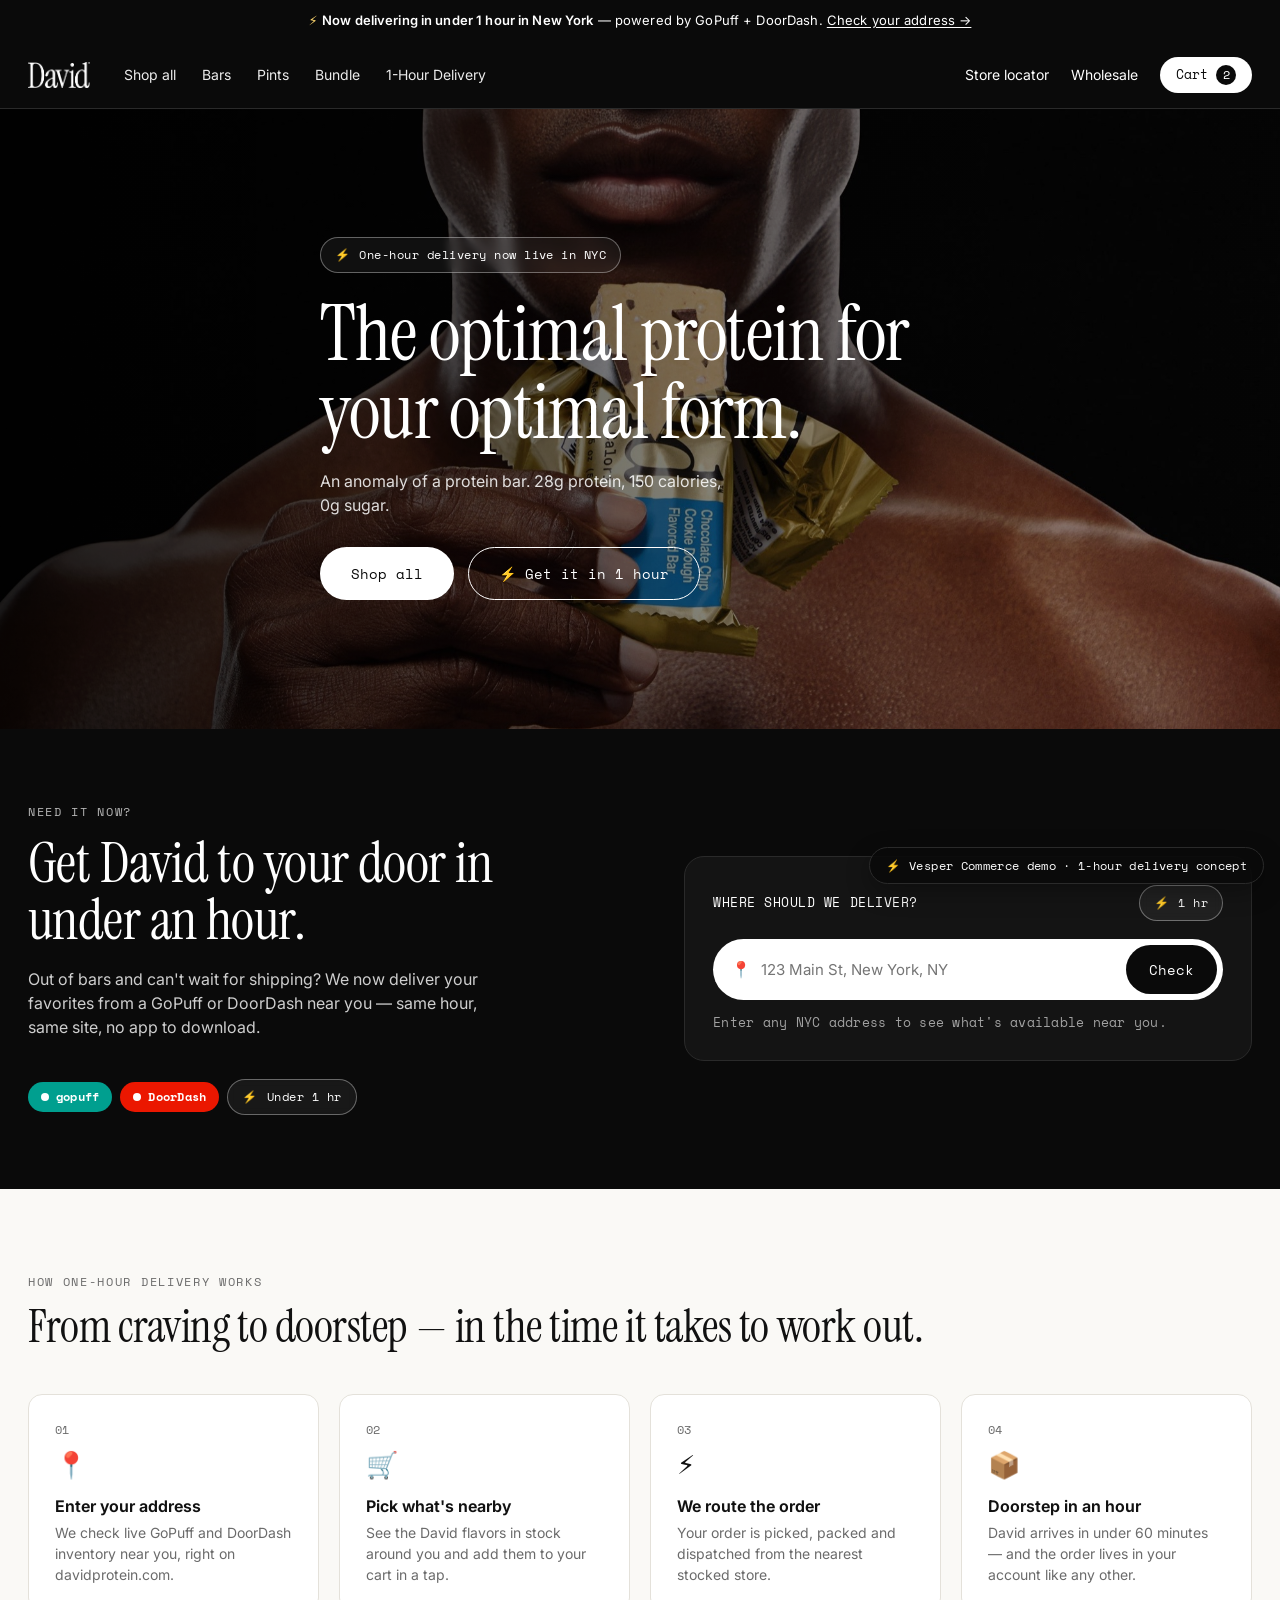
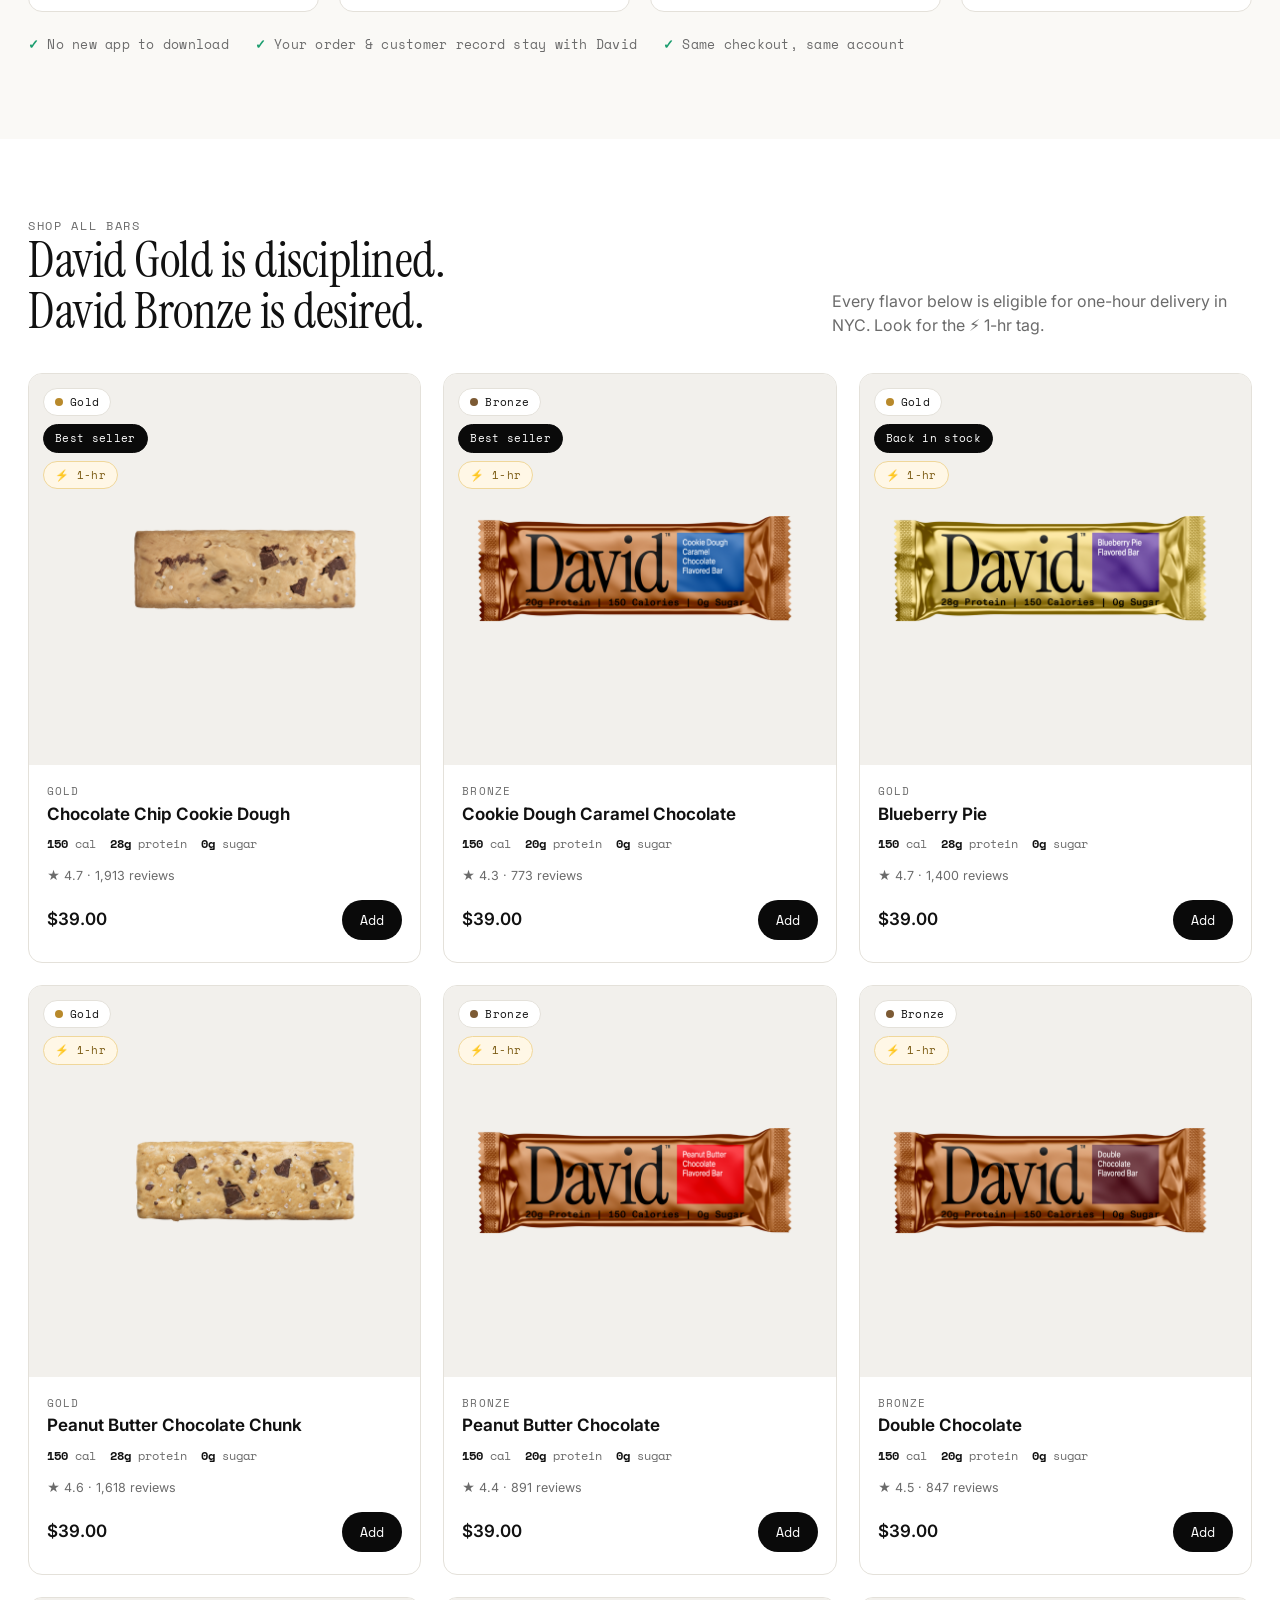
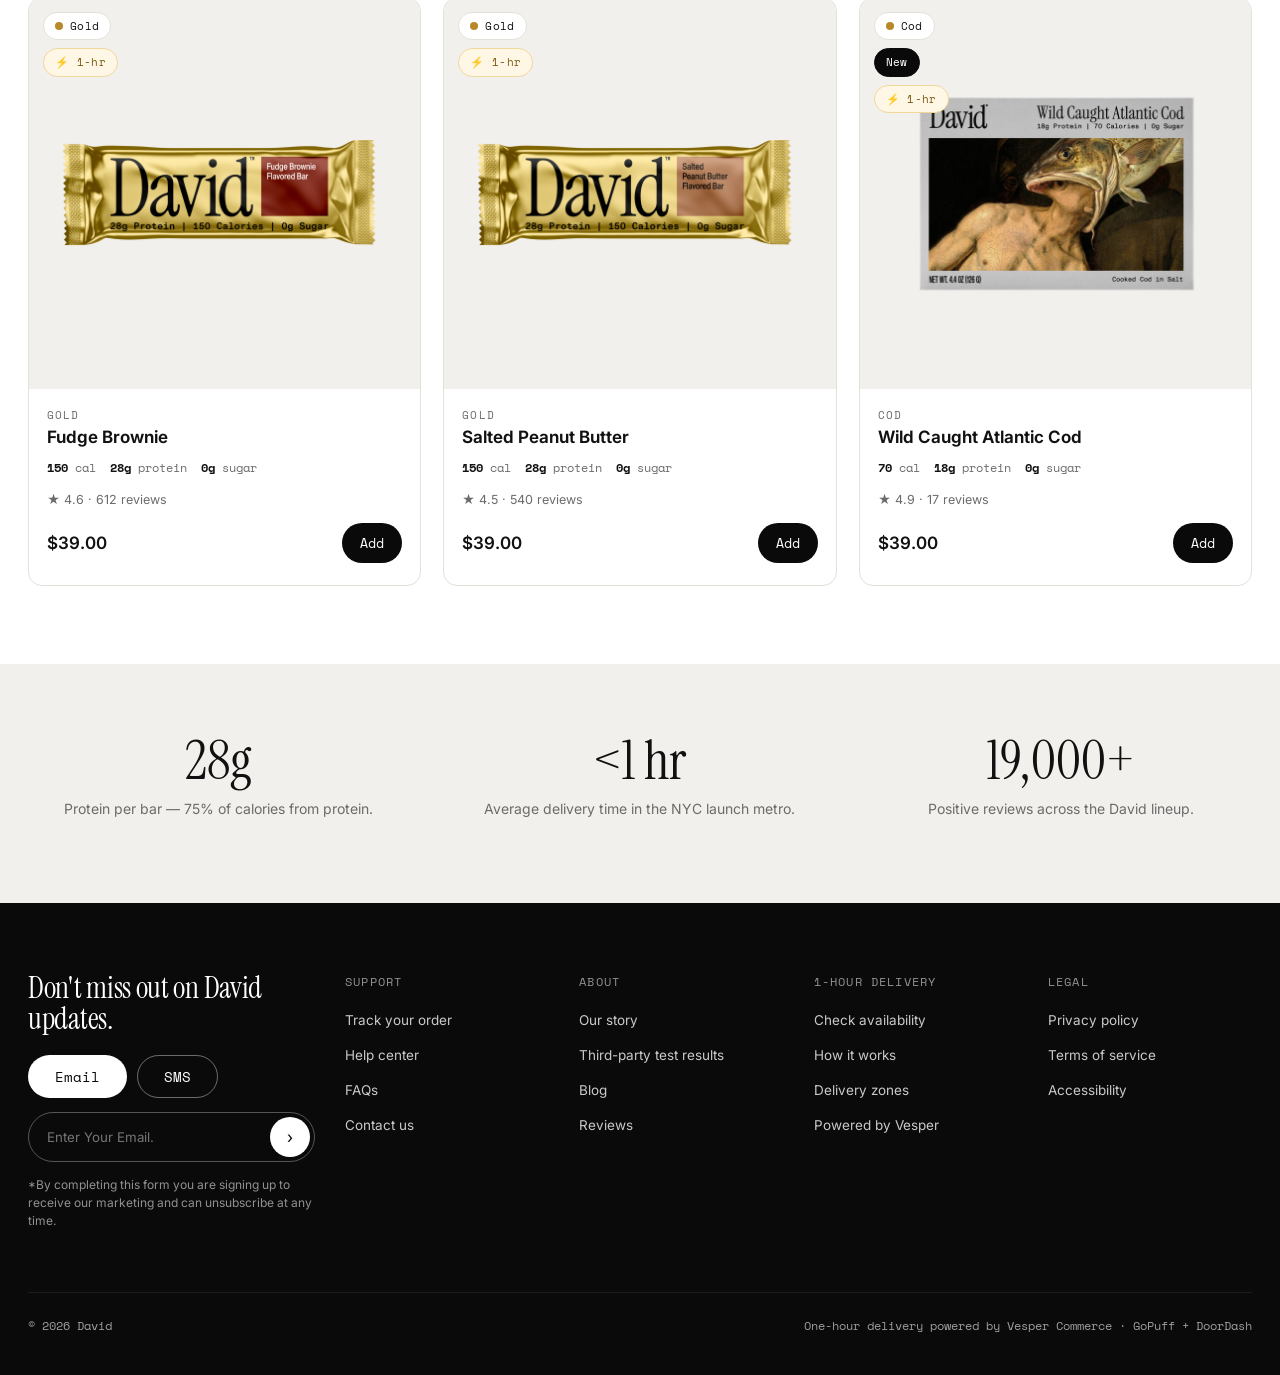
==== index.html @ 4b32ff6b "David Protein x Vesper Commerce 1-hour delivery mockup Sales demo site replicating davidprotein.com " ====
<!doctype html>
<html lang="en">
<head>
<meta charset="utf-8" />
<meta name="viewport" content="width=device-width, initial-scale=1" />
<title>David — The optimal protein for your optimal form</title>
<meta name="description" content="An anomaly of a protein bar. Now with one-hour delivery in New York via GoPuff and DoorDash." />
<link rel="preconnect" href="https://fonts.googleapis.com" />
<link rel="preconnect" href="https://fonts.gstatic.com" crossorigin />
<link href="https://fonts.googleapis.com/css2?family=Instrument+Serif:ital@0;1&family=Inter:wght@400;500;600;700&family=Space+Mono:wght@400;700&display=swap" rel="stylesheet" />
<link rel="stylesheet" href="styles.css" />
<link rel="icon" href="assets/logo-black.png" />
</head>
<body>

<!-- Announcement -->
<div class="announce">
  <span class="bolt">⚡</span> <b>Now delivering in under 1 hour in New York</b> — powered by GoPuff + DoorDash. <a href="#onehour">Check your address →</a>
</div>

<!-- Header -->
<header class="header">
  <nav class="nav">
    <a class="brand" href="index.html"><img src="assets/logo-white.png" alt="David" /></a>
    <div class="nav-links">
      <a href="#shop">Shop all</a>
      <a href="#shop">Bars</a>
      <a href="#shop">Pints</a>
      <a href="#shop">Bundle</a>
      <a href="#onehour">1-Hour Delivery</a>
    </div>
    <div class="nav-right">
      <a class="hide-sm" href="#">Store locator</a>
      <a class="hide-sm" href="#">Wholesale</a>
      <a href="checkout.html" class="cart-pill">Cart <span class="cart-count" id="cartCount">2</span></a>
    </div>
  </nav>
</header>

<!-- Hero -->
<section class="hero">
  <div class="hero-media" style="background-image:url('assets/lifestyle1.jpg')"></div>
  <div class="wrap hero-inner">
    <div class="delivery-badge" style="margin-bottom:22px"><span class="bolt">⚡</span> One-hour delivery now live in NYC</div>
    <h1 class="serif">The optimal protein for your optimal form.</h1>
    <p class="sub">An anomaly of a protein bar. 28g protein, 150 calories, 0g sugar.</p>
    <div class="hero-cta">
      <a href="#shop" class="btn btn-white">Shop all</a>
      <a href="#onehour" class="btn btn-outline" style="color:#fff">⚡ Get it in 1 hour</a>
    </div>
  </div>
</section>

<!-- ===== SIGNATURE 1-HOUR DELIVERY BAND ===== -->
<section class="delivery-band" id="onehour">
  <div class="wrap grid">
    <div>
      <div class="eyebrow" style="color:rgba(255,255,255,.7)">Need it now?</div>
      <h2 class="serif" style="margin-top:14px">Get David to your door in under an hour.</h2>
      <p class="lede">Out of bars and can't wait for shipping? We now deliver your favorites from a GoPuff or DoorDash near you — same hour, same site, no app to download.</p>
      <div class="retailer-chips" style="margin-top:24px">
        <span class="chip gopuff"><span class="dot"></span> gopuff</span>
        <span class="chip doordash"><span class="dot"></span> DoorDash</span>
        <span class="delivery-badge"><span class="bolt">⚡</span> Under 1 hr</span>
      </div>
    </div>

    <div class="addr-card">
      <div class="row-top">
        <div style="font-family:var(--mono);font-size:13px;letter-spacing:.04em">WHERE SHOULD WE DELIVER?</div>
        <div class="delivery-badge"><span class="bolt">⚡</span> 1 hr</div>
      </div>
      <div class="addr-field">
        <span aria-hidden="true">📍</span>
        <input id="addrInput" type="text" placeholder="123 Main St, New York, NY" />
        <button class="btn btn-dark" onclick="checkAvailability()">Check</button>
      </div>
      <div class="addr-note">Enter any NYC address to see what's available near you.</div>

      <div class="avail-result" id="availResult">
        <div class="avail-head"><span>✓</span> Available near you — delivered in under 1 hour</div>
        <div class="mini-prod">
          <img src="assets/bar-cccd.png" alt="" />
          <div class="info"><div class="name">Gold · Chocolate Chip Cookie Dough</div><div class="meta">4-bar pack · $13.99</div></div>
          <button class="mini-add" onclick="addToCart()">Add</button>
        </div>
        <div class="mini-prod">
          <img src="assets/bar-bronze-cd.png" alt="" />
          <div class="info"><div class="name">Bronze · Cookie Dough Caramel</div><div class="meta">4-bar pack · $13.99</div></div>
          <button class="mini-add" onclick="addToCart()">Add</button>
        </div>
        <div class="mini-prod">
          <img src="assets/bar-cccd.png" alt="" />
          <div class="info"><div class="name">Gold · Single bar <span style="opacity:.6">(trial)</span></div><div class="meta">Single · $3.49</div></div>
          <button class="mini-add" onclick="addToCart()">Add</button>
        </div>
        <a href="checkout.html" class="btn btn-white btn-block" style="margin-top:16px">View cart · check out →</a>
      </div>
    </div>
  </div>
</section>

<!-- How it works -->
<section class="how">
  <div class="wrap">
    <div class="eyebrow">How one-hour delivery works</div>
    <h2 class="serif" style="font-size:clamp(30px,3.6vw,46px);margin-top:12px">From craving to doorstep — in the time it takes to work out.</h2>
    <div class="steps">
      <div class="step"><div class="num">01</div><div class="icon">📍</div><h3>Enter your address</h3><p>We check live GoPuff and DoorDash inventory near you, right on davidprotein.com.</p></div>
      <div class="step"><div class="num">02</div><div class="icon">🛒</div><h3>Pick what's nearby</h3><p>See the David flavors in stock around you and add them to your cart in a tap.</p></div>
      <div class="step"><div class="num">03</div><div class="icon">⚡</div><h3>We route the order</h3><p>Your order is picked, packed and dispatched from the nearest stocked store.</p></div>
      <div class="step"><div class="num">04</div><div class="icon">📦</div><h3>Doorstep in an hour</h3><p>David arrives in under 60 minutes — and the order lives in your account like any other.</p></div>
    </div>
    <div class="assurance">
      <span><span class="tick">✓</span> No new app to download</span>
      <span><span class="tick">✓</span> Your order &amp; customer record stay with David</span>
      <span><span class="tick">✓</span> Same checkout, same account</span>
    </div>
  </div>
</section>

<!-- Product grid -->
<section class="section" id="shop">
  <div class="wrap">
    <div class="section-head">
      <div>
        <div class="eyebrow">Shop all bars</div>
        <h2 class="serif">David Gold is disciplined.<br/>David Bronze is desired.</h2>
      </div>
      <p>Every flavor below is eligible for one-hour delivery in NYC. Look for the <span style="white-space:nowrap">⚡ 1-hr</span> tag.</p>
    </div>

    <div class="prod-grid" id="prodGrid">
      <!-- cards injected by app.js -->
    </div>
  </div>
</section>

<!-- Value strip -->
<section class="value-strip">
  <div class="wrap value-grid">
    <div><div class="big">28g</div><p>Protein per bar — 75% of calories from protein.</p></div>
    <div><div class="big">&lt;1 hr</div><p>Average delivery time in the NYC launch metro.</p></div>
    <div><div class="big">19,000+</div><p>Positive reviews across the David lineup.</p></div>
  </div>
</section>

<!-- Footer -->
<footer class="footer">
  <div class="wrap">
    <div class="top">
      <div class="updates">
        <h3 class="serif">Don't miss out on David updates.</h3>
        <div class="toggle">
          <button class="btn btn-white">Email</button>
          <button class="btn btn-outline" style="color:#fff">SMS</button>
        </div>
        <div class="subscribe"><input placeholder="Enter Your Email." /><button>›</button></div>
        <p style="font-size:12px;opacity:.55;margin-top:14px;max-width:320px">*By completing this form you are signing up to receive our marketing and can unsubscribe at any time.</p>
      </div>
      <div><div class="colhead">Support</div><ul><li><a href="#">Track your order</a></li><li><a href="#">Help center</a></li><li><a href="#">FAQs</a></li><li><a href="#">Contact us</a></li></ul></div>
      <div><div class="colhead">About</div><ul><li><a href="#">Our story</a></li><li><a href="#">Third-party test results</a></li><li><a href="#">Blog</a></li><li><a href="#">Reviews</a></li></ul></div>
      <div><div class="colhead">1-Hour Delivery</div><ul><li><a href="#onehour">Check availability</a></li><li><a href="#onehour">How it works</a></li><li><a href="#">Delivery zones</a></li><li><a href="#">Powered by Vesper</a></li></ul></div>
      <div><div class="colhead">Legal</div><ul><li><a href="#">Privacy policy</a></li><li><a href="#">Terms of service</a></li><li><a href="#">Accessibility</a></li></ul></div>
    </div>
    <div class="base"><span>© 2026 David</span><span>One-hour delivery powered by Vesper Commerce · GoPuff + DoorDash</span></div>
  </div>
</footer>

<div class="demo-ribbon"><span class="bolt">⚡</span> Vesper Commerce demo · 1-hour delivery concept</div>

<script src="app.js"></script>
</body>
</html>
---- styles.css ----
/* ============================================================
   David Protein × Vesper Commerce — 1-Hour Delivery Mockup
   Design system replicating davidprotein.com
   Fonts: Instrument Serif (display) + Inter (body/Suisse substitute)
   ============================================================ */

:root {
  --black: #0a0a0a;
  --ink: #111111;
  --white: #ffffff;
  --offwhite: #f2f0ec;      /* product panel bg */
  --paper: #faf9f6;
  --line: #e4e1da;
  --line-dark: #2a2a2a;
  --gray: #6b6b6b;
  --gray-2: #8a8a8a;
  --gold: #b8892b;          /* David Gold accent dot */
  --gopuff: #009f8f;        /* GoPuff teal */
  --doordash: #eb1700;      /* DoorDash red */
  --radius-pill: 999px;
  --radius: 14px;
  --serif: "Instrument Serif", Georgia, "Times New Roman", serif;
  --sans: "Inter", -apple-system, "Suisse Intl", system-ui, sans-serif;
  --mono: "Space Mono", ui-monospace, "SFMono-Regular", monospace;
  --maxw: 1280px;
}

* { box-sizing: border-box; }

html { scroll-behavior: smooth; }

body {
  margin: 0;
  font-family: var(--sans);
  color: var(--ink);
  background: var(--white);
  -webkit-font-smoothing: antialiased;
  line-height: 1.5;
}

img { max-width: 100%; display: block; }
a { color: inherit; text-decoration: none; }
button { font-family: inherit; cursor: pointer; }

h1, h2, h3, .serif {
  font-family: var(--serif);
  font-weight: 400;
  letter-spacing: -0.01em;
  line-height: 1.02;
  margin: 0;
}

.wrap { max-width: var(--maxw); margin: 0 auto; padding: 0 28px; }

/* ---------- Announcement bar ---------- */
.announce {
  background: var(--black);
  color: var(--white);
  font-size: 13px;
  letter-spacing: 0.01em;
  text-align: center;
  padding: 11px 16px;
  position: relative;
  z-index: 60;
}
.announce b { font-weight: 600; }
.announce .bolt { color: #ffd76e; }
.announce a { text-decoration: underline; text-underline-offset: 2px; }

/* ---------- Header / nav ---------- */
.header {
  background: var(--black);
  color: var(--white);
  position: sticky;
  top: 0;
  z-index: 50;
  border-bottom: 1px solid var(--line-dark);
}
.header.light {
  background: var(--white);
  color: var(--ink);
  border-bottom: 1px solid var(--line);
}
.nav {
  display: flex;
  align-items: center;
  gap: 34px;
  height: 66px;
  max-width: var(--maxw);
  margin: 0 auto;
  padding: 0 28px;
}
.brand img { height: 26px; width: auto; }
.nav-links { display: flex; gap: 26px; font-size: 14px; }
.nav-links a { opacity: 0.92; }
.nav-links a:hover { opacity: 1; }
.nav-right { margin-left: auto; display: flex; align-items: center; gap: 22px; font-size: 14px; }
.nav-right .ico { width: 20px; height: 20px; opacity: 0.9; }
.cart-pill {
  background: var(--white);
  color: var(--black);
  border-radius: var(--radius-pill);
  padding: 8px 16px;
  font-family: var(--mono);
  font-size: 13px;
  display: inline-flex;
  gap: 8px;
  align-items: center;
  border: none;
}
.header.light .cart-pill { background: var(--black); color: var(--white); }
.cart-count {
  background: var(--black); color: var(--white);
  border-radius: var(--radius-pill);
  min-width: 20px; height: 20px; padding: 0 5px;
  display: inline-flex; align-items: center; justify-content: center;
  font-size: 12px;
}
.header.light .cart-count { background: var(--white); color: var(--black); }

/* ---------- Buttons ---------- */
.btn {
  display: inline-flex; align-items: center; justify-content: center; gap: 10px;
  font-family: var(--mono);
  font-size: 14px;
  border-radius: var(--radius-pill);
  padding: 15px 30px;
  border: 1px solid transparent;
  transition: transform .08s ease, opacity .15s ease, background .15s ease;
  white-space: nowrap;
}
.btn:active { transform: translateY(1px); }
.btn-white { background: var(--white); color: var(--black); }
.btn-white:hover { opacity: .88; }
.btn-dark { background: var(--black); color: var(--white); }
.btn-dark:hover { opacity: .9; }
.btn-outline { background: transparent; border-color: currentColor; }
.btn-block { width: 100%; }
.btn-lg { padding: 18px 34px; font-size: 15px; }

/* ---------- Hero ---------- */
.hero {
  position: relative;
  background: var(--black);
  color: var(--white);
  min-height: 620px;
  display: flex;
  align-items: center;
  overflow: hidden;
}
.hero-media {
  position: absolute; inset: 0;
  background-size: cover;
  background-position: center;
  opacity: 0.92;
}
.hero-media::after {
  content: "";
  position: absolute; inset: 0;
  background: linear-gradient(90deg, rgba(0,0,0,.85) 0%, rgba(0,0,0,.55) 40%, rgba(0,0,0,.15) 100%);
}
.hero-inner { position: relative; z-index: 2; padding: 60px 0; }
.hero h1 { font-size: clamp(46px, 6vw, 82px); max-width: 640px; }
.hero .sub { margin-top: 18px; font-size: 16px; opacity: .85; max-width: 420px; }
.hero-cta { margin-top: 30px; display: flex; gap: 14px; flex-wrap: wrap; }

/* eyebrow / labels */
.eyebrow {
  font-family: var(--mono);
  font-size: 12px;
  letter-spacing: 0.14em;
  text-transform: uppercase;
  color: var(--gray);
}
.hero .eyebrow { color: rgba(255,255,255,.7); }

/* ---------- 1-hour delivery pieces ---------- */
.delivery-badge {
  display: inline-flex; align-items: center; gap: 9px;
  font-family: var(--mono);
  font-size: 12px;
  letter-spacing: 0.04em;
  padding: 8px 14px;
  border-radius: var(--radius-pill);
  border: 1px solid rgba(255,255,255,.35);
  background: rgba(255,255,255,.06);
  backdrop-filter: blur(4px);
}
.delivery-badge .bolt { color: #ffd76e; }
.header.light .delivery-badge, .on-light .delivery-badge {
  border-color: var(--line); background: var(--paper); color: var(--ink);
}

.retailer-chips { display: inline-flex; gap: 8px; align-items: center; }
.chip {
  display: inline-flex; align-items: center; gap: 7px;
  font-family: var(--mono); font-size: 12px; font-weight: 700;
  border-radius: var(--radius-pill);
  padding: 6px 13px;
  color: var(--white);
  letter-spacing: 0.02em;
}
.chip .dot { width: 8px; height: 8px; border-radius: 50%; background: var(--white); }
.chip.gopuff { background: var(--gopuff); }
.chip.doordash { background: var(--doordash); }
.chip-outline {
  background: transparent; color: inherit;
  border: 1px solid rgba(128,128,128,.4);
}

/* The signature 1-hour delivery band */
.delivery-band {
  background: var(--black);
  color: var(--white);
  padding: 74px 0;
}
.delivery-band .grid {
  display: grid; grid-template-columns: 1.05fr 1fr; gap: 60px; align-items: center;
}
.delivery-band h2 { font-size: clamp(34px, 4.4vw, 56px); max-width: 520px; }
.delivery-band .lede { margin-top: 18px; font-size: 16px; opacity: .8; max-width: 460px; }

.addr-card {
  background: #141414;
  border: 1px solid var(--line-dark);
  border-radius: 20px;
  padding: 28px;
}
.addr-card .row-top {
  display: flex; align-items: center; justify-content: space-between; margin-bottom: 18px;
}
.addr-field {
  display: flex; gap: 10px; align-items: center;
  background: var(--white); color: var(--ink);
  border-radius: var(--radius-pill);
  padding: 6px 6px 6px 18px;
}
.addr-field input {
  border: 0; outline: 0; flex: 1; font-family: var(--sans); font-size: 15px; background: transparent;
  padding: 12px 0;
}
.addr-field .btn { padding: 13px 22px; }
.addr-note { margin-top: 14px; font-size: 12.5px; opacity: .6; font-family: var(--mono); letter-spacing: .02em; }

/* availability result (hidden until "check") */
.avail-result { display: none; margin-top: 22px; }
.avail-result.show { display: block; animation: fade .3s ease; }
@keyframes fade { from { opacity: 0; transform: translateY(6px);} to {opacity:1; transform:none;} }
.avail-head {
  display: flex; align-items: center; gap: 10px;
  font-family: var(--mono); font-size: 13px; letter-spacing: .04em;
  color: #7ee0c0; margin-bottom: 14px;
}
.mini-prod {
  display: flex; align-items: center; gap: 14px;
  padding: 12px 0; border-top: 1px solid var(--line-dark);
}
.mini-prod img { width: 52px; height: 52px; object-fit: contain; background: #1e1e1e; border-radius: 10px; padding: 4px; }
.mini-prod .info { flex: 1; }
.mini-prod .info .name { font-size: 14px; font-weight: 600; }
.mini-prod .info .meta { font-size: 12px; opacity: .6; }
.mini-add {
  background: var(--white); color: var(--black); border: 0;
  border-radius: var(--radius-pill); padding: 8px 16px;
  font-family: var(--mono); font-size: 12px;
}

/* ---------- How it works ---------- */
.how { padding: 84px 0; background: var(--paper); }
.how .steps { display: grid; grid-template-columns: repeat(4, 1fr); gap: 20px; margin-top: 44px; }
.step {
  background: var(--white); border: 1px solid var(--line);
  border-radius: var(--radius); padding: 26px;
}
.step .num { font-family: var(--mono); font-size: 12px; color: var(--gray); }
.step .icon { font-size: 26px; margin: 6px 0 14px; }
.step h3 { font-family: var(--sans); font-weight: 650; font-size: 16px; letter-spacing: 0; }
.step p { color: var(--gray); font-size: 14px; margin: 8px 0 0; }
.how .assurance {
  margin-top: 24px; display: flex; gap: 26px; flex-wrap: wrap;
  font-family: var(--mono); font-size: 12.5px; color: var(--gray); letter-spacing: .02em;
}
.how .assurance span { display: inline-flex; gap: 8px; align-items: center; }
.tick { color: #1a9d6e; font-weight: 700; }

/* ---------- Section heading ---------- */
.section { padding: 78px 0; }
.section-head { display: flex; align-items: flex-end; justify-content: space-between; gap: 20px; margin-bottom: 36px; }
.section-head h2 { font-size: clamp(32px, 4vw, 50px); }
.section-head p { color: var(--gray); max-width: 420px; margin: 8px 0 0; }

/* ---------- Product grid ---------- */
.prod-grid { display: grid; grid-template-columns: repeat(3, 1fr); gap: 22px; }
.card {
  border: 1px solid var(--line); border-radius: var(--radius);
  overflow: hidden; background: var(--white);
  transition: box-shadow .2s ease, transform .2s ease;
  display: flex; flex-direction: column;
}
.card:hover { box-shadow: 0 12px 30px rgba(0,0,0,.08); transform: translateY(-3px); }
.card .thumb {
  position: relative; background: var(--offwhite);
  aspect-ratio: 1/1; display: flex; align-items: center; justify-content: center; padding: 22px;
}
.card .thumb img { max-height: 100%; object-fit: contain; }
.card .badges { position: absolute; top: 14px; left: 14px; display: flex; flex-direction: column; gap: 8px; align-items: flex-start; }
.tag {
  font-family: var(--mono); font-size: 11px; letter-spacing: .03em;
  padding: 5px 11px; border-radius: var(--radius-pill); background: var(--white); border: 1px solid var(--line);
}
.tag.line { display: inline-flex; gap: 7px; align-items: center; }
.tag.line .dot { width: 8px; height: 8px; border-radius: 50%; }
.tag.gold .dot { background: var(--gold); }
.tag.bronze .dot { background: #7c5a34; }
.tag.status { background: var(--black); color: var(--white); border-color: var(--black); }
.tag.onehr { background: #fff7e6; border-color: #f0d79a; color: #7a5a12; }
.card .body { padding: 18px 18px 22px; display: flex; flex-direction: column; flex: 1; }
.card .line-label { font-family: var(--mono); font-size: 11px; letter-spacing: .1em; text-transform: uppercase; color: var(--gray); }
.card h3 { font-family: var(--sans); font-weight: 650; font-size: 17px; letter-spacing: 0; margin: 6px 0 0; }
.card .stats { display: flex; gap: 14px; margin: 12px 0; font-size: 12px; color: var(--gray); font-family: var(--mono); }
.card .stats b { color: var(--ink); font-weight: 700; }
.card .rating { font-size: 12.5px; color: var(--gray); margin-top: 2px; }
.card .foot { margin-top: auto; display: flex; align-items: center; justify-content: space-between; padding-top: 14px; }
.card .price { font-size: 17px; font-weight: 600; }
.card .add { font-family: var(--mono); font-size: 13px; padding: 10px 18px; border-radius: var(--radius-pill); background: var(--black); color: var(--white); border: 0; }

/* ---------- Value / comparison strip ---------- */
.value-strip { background: var(--offwhite); padding: 70px 0; }
.value-grid { display: grid; grid-template-columns: repeat(3, 1fr); gap: 40px; text-align: center; }
.value-grid .big { font-family: var(--serif); font-size: 54px; line-height: 1; }
.value-grid p { color: var(--gray); margin-top: 10px; font-size: 14px; }

/* ---------- Product detail page ---------- */
.pdp { display: grid; grid-template-columns: 1.15fr 1fr; gap: 56px; padding: 44px 0 70px; }
.pdp-media .main {
  background: var(--offwhite); border-radius: var(--radius);
  aspect-ratio: 4/3; display: flex; align-items: center; justify-content: center; padding: 40px;
  position: relative;
}
.pdp-media .main img { max-height: 100%; object-fit: contain; }
.pdp-media .line-flag {
  position: absolute; top: 18px; left: 18px;
  font-family: var(--mono); font-size: 12px; padding: 6px 13px; border-radius: var(--radius-pill);
  background: var(--white); display: inline-flex; gap: 8px; align-items: center;
}
.pdp-media .thumbs { display: grid; grid-template-columns: repeat(3, 1fr); gap: 14px; margin-top: 14px; }
.pdp-media .thumbs div { background: var(--black); border-radius: var(--radius); aspect-ratio: 1/1; display:flex;align-items:center;justify-content:center; overflow:hidden;}
.pdp-media .thumbs img { max-height: 78%; object-fit: contain; }

.pdp-info h1 { font-size: clamp(34px, 4vw, 48px); }
.pdp-info .desc { color: var(--gray); margin: 14px 0 0; font-size: 15px; max-width: 440px; }
.price-line { display: flex; align-items: center; gap: 14px; margin: 22px 0; font-size: 15px; }
.price-line .p { font-size: 22px; font-weight: 650; }
.price-line .sep { color: var(--line); }
.price-line .muted { color: var(--gray); }

/* purchase mode toggle */
.buy-modes { display: grid; grid-template-columns: 1fr 1fr 1fr; gap: 0; border: 1px solid var(--line); border-radius: var(--radius-pill); overflow: hidden; margin-bottom: 8px; }
.buy-mode {
  padding: 14px 10px; text-align: center; font-family: var(--mono); font-size: 12.5px;
  background: var(--white); border: 0; border-right: 1px solid var(--line); color: var(--gray);
  display: flex; flex-direction: column; gap: 3px; align-items: center; line-height: 1.2;
}
.buy-mode:last-child { border-right: 0; }
.buy-mode small { font-size: 10.5px; opacity: .8; }
.buy-mode.active { background: var(--black); color: var(--white); }
.buy-mode.active.onehr { background: #1b1b1b; box-shadow: inset 0 0 0 2px #ffd76e; }
.buy-mode .bolt { color: #d99a12; }
.buy-mode.active .bolt { color: #ffd76e; }

.benefits { display: grid; grid-template-columns: 1fr 1fr; gap: 10px 22px; margin: 20px 0; }
.benefits div { font-size: 13.5px; color: var(--gray); display: flex; gap: 8px; }

.qty-row { display: flex; gap: 12px; align-items: stretch; margin-top: 18px; }
.qty { display: flex; align-items: center; border: 1px solid var(--line); border-radius: var(--radius-pill); padding: 0 6px; }
.qty button { width: 40px; height: 52px; border: 0; background: transparent; font-size: 18px; color: var(--gray); }
.qty span { min-width: 34px; text-align: center; font-family: var(--mono); }
.add-cta { flex: 1; }

.guarantee { margin-top: 16px; background: var(--paper); border: 1px solid var(--line); border-radius: var(--radius); padding: 14px 16px; font-size: 13px; color: var(--gray); }
.guarantee b { color: var(--ink); }

/* the PDP 1-hour delivery module */
.onehr-module {
  margin: 22px 0; border: 1px solid var(--line); border-radius: var(--radius);
  background: linear-gradient(180deg,#0c0c0c,#151515); color: var(--white); padding: 22px;
}
.onehr-module .top { display: flex; align-items: center; justify-content: space-between; gap: 12px; margin-bottom: 14px; }
.onehr-module .top .t { font-family: var(--sans); font-weight: 650; font-size: 15px; display: flex; gap: 9px; align-items: center; }
.onehr-module .top .bolt { color: #ffd76e; }
.onehr-module .sub { font-size: 13px; opacity: .75; margin-bottom: 14px; }
.onehr-module .addr-field { background: var(--white); }
.onehr-module .pill-note { margin-top: 12px; font-family: var(--mono); font-size: 11.5px; opacity: .6; }

/* ---------- Checkout ---------- */
.checkout { display: grid; grid-template-columns: 1.3fr 1fr; gap: 0; min-height: 100vh; }
.co-left { padding: 46px clamp(24px, 5vw, 80px); }
.co-left .inner { max-width: 560px; margin-left: auto; }
.co-right { background: var(--offwhite); padding: 46px clamp(24px, 4vw, 56px); border-left: 1px solid var(--line); }
.co-right .inner { max-width: 460px; }
.co-logo img { height: 30px; }
.co-section-title { font-family: var(--sans); font-weight: 650; font-size: 17px; margin: 30px 0 14px; }
.co-field { width: 100%; border: 1px solid var(--line); border-radius: 10px; padding: 15px 16px; font-family: var(--sans); font-size: 15px; margin-bottom: 12px; }
.co-row { display: grid; grid-template-columns: 1fr 1fr; gap: 12px; }
.co-row .co-field { margin-bottom: 12px; }

.ship-method { border: 1px solid var(--line); border-radius: 12px; overflow: hidden; margin: 6px 0 8px; }
.ship-opt {
  display: flex; align-items: center; gap: 14px; padding: 18px 18px; cursor: pointer;
  border-bottom: 1px solid var(--line); background: var(--white);
}
.ship-opt:last-child { border-bottom: 0; }
.ship-opt.selected { background: #fffdf6; box-shadow: inset 3px 0 0 #ffcf4a; }
.ship-opt .radio { width: 20px; height: 20px; border-radius: 50%; border: 2px solid var(--line); flex: none; position: relative; }
.ship-opt.selected .radio { border-color: #d99a12; }
.ship-opt.selected .radio::after { content:""; position: absolute; inset: 3px; background: #d99a12; border-radius: 50%; }
.ship-opt .ret { width: 34px; height: 34px; border-radius: 9px; display: flex; align-items: center; justify-content: center; color: #fff; font-family: var(--mono); font-weight: 700; font-size: 10px; flex: none; }
.ship-opt .ret.gopuff { background: var(--gopuff); }
.ship-opt .ret.doordash { background: var(--doordash); }
.ship-opt .ret.std { background: var(--ink); }
.ship-opt .txt { flex: 1; }
.ship-opt .txt .n { font-weight: 600; font-size: 14.5px; }
.ship-opt .txt .d { font-size: 12.5px; color: var(--gray); }
.ship-opt .amt { font-weight: 650; font-size: 14.5px; }

.co-note { font-family: var(--mono); font-size: 11.5px; line-height: 1.6; color: var(--gray); background: var(--paper); border: 1px dashed var(--line); border-radius: 10px; padding: 12px 14px; margin: 6px 0 0; display: flex; align-items: flex-start; gap: 9px; }
.co-note b { color: var(--ink); font-weight: 700; }

/* order summary */
.os-item { display: flex; gap: 14px; align-items: center; padding: 14px 0; border-bottom: 1px solid var(--line); }
.os-item .im { width: 62px; height: 62px; background: var(--white); border: 1px solid var(--line); border-radius: 10px; position: relative; display:flex;align-items:center;justify-content:center; padding: 6px; }
.os-item .im img { max-height: 100%; object-fit: contain; }
.os-item .im .q { position: absolute; top: -8px; right: -8px; background: var(--gray); color: #fff; width: 22px; height: 22px; border-radius: 50%; font-size: 12px; display:flex;align-items:center;justify-content:center; }
.os-item .nm { flex: 1; }
.os-item .nm .t { font-size: 14px; font-weight: 600; }
.os-item .nm .s { font-size: 12px; color: var(--gray); }
.os-item .pr { font-weight: 600; font-size: 14px; }
.os-line { display: flex; justify-content: space-between; padding: 8px 0; font-size: 14px; }
.os-line.total { font-size: 20px; font-weight: 650; border-top: 1px solid var(--line); margin-top: 8px; padding-top: 16px; }
.os-line .muted { color: var(--gray); }
.eta-badge { display: inline-flex; align-items: center; gap: 8px; background: var(--black); color: #fff; border-radius: var(--radius-pill); padding: 8px 15px; font-family: var(--mono); font-size: 12px; margin: 14px 0; }
.eta-badge .bolt { color: #ffd76e; }

/* ---------- Footer ---------- */
.footer { background: var(--black); color: var(--white); padding: 70px 0 40px; }
.footer .top { display: grid; grid-template-columns: 1.4fr repeat(4, 1fr); gap: 30px; }
.footer h4 { font-family: var(--sans); font-weight: 650; font-size: 14px; margin: 0 0 16px; }
.footer .updates h3 { font-size: 30px; max-width: 280px; margin-bottom: 20px; }
.footer .toggle { display: flex; gap: 10px; margin-bottom: 14px; }
.footer .toggle .btn { padding: 10px 26px; }
.footer .toggle .btn-outline { border-color: rgba(255,255,255,.4); }
.footer .subscribe { display: flex; gap: 8px; align-items: center; background: transparent; border: 1px solid rgba(255,255,255,.3); border-radius: var(--radius-pill); padding: 4px 4px 4px 18px; max-width: 340px; }
.footer .subscribe input { flex: 1; background: transparent; border: 0; outline: 0; color: #fff; font-family: var(--sans); padding: 12px 0; }
.footer .subscribe button { background: #fff; color: #000; border: 0; border-radius: 50%; width: 40px; height: 40px; font-size: 16px; }
.footer ul { list-style: none; padding: 0; margin: 0; display: flex; flex-direction: column; gap: 11px; }
.footer ul a { font-size: 13.5px; opacity: .78; }
.footer ul a:hover { opacity: 1; }
.footer .colhead { font-family: var(--mono); font-size: 12px; letter-spacing: .1em; text-transform: uppercase; opacity: .55; margin-bottom: 16px; }
.footer .base { display: flex; justify-content: space-between; align-items: center; margin-top: 50px; padding-top: 24px; border-top: 1px solid var(--line-dark); font-family: var(--mono); font-size: 12px; opacity: .6; }

/* small demo ribbon so it's clearly a mockup */
.demo-ribbon {
  position: fixed; bottom: 16px; right: 16px; z-index: 90;
  background: rgba(10,10,10,.92); color: #fff; border: 1px solid var(--line-dark);
  border-radius: var(--radius-pill); padding: 9px 16px; font-family: var(--mono); font-size: 11.5px;
  letter-spacing: .03em; box-shadow: 0 8px 24px rgba(0,0,0,.3); display: flex; gap: 9px; align-items: center;
}
.demo-ribbon .bolt { color: #ffd76e; }

/* ---------- Responsive ---------- */
@media (max-width: 1000px) {
  .delivery-band .grid { grid-template-columns: 1fr; gap: 36px; }
  .how .steps { grid-template-columns: 1fr 1fr; }
  .prod-grid { grid-template-columns: 1fr 1fr; }
  .pdp { grid-template-columns: 1fr; gap: 30px; }
  .checkout { grid-template-columns: 1fr; }
  .co-right { border-left: 0; border-top: 1px solid var(--line); }
  .footer .top { grid-template-columns: 1fr 1fr; }
  .value-grid { grid-template-columns: 1fr; gap: 30px; }
}
@media (max-width: 620px) {
  .nav-links, .nav-right .hide-sm { display: none; }
  .prod-grid { grid-template-columns: 1fr; }
  .how .steps { grid-template-columns: 1fr; }
  .buy-modes { grid-template-columns: 1fr; }
  .co-row { grid-template-columns: 1fr; }
  .footer .top { grid-template-columns: 1fr; }
  .wrap { padding: 0 18px; }
}
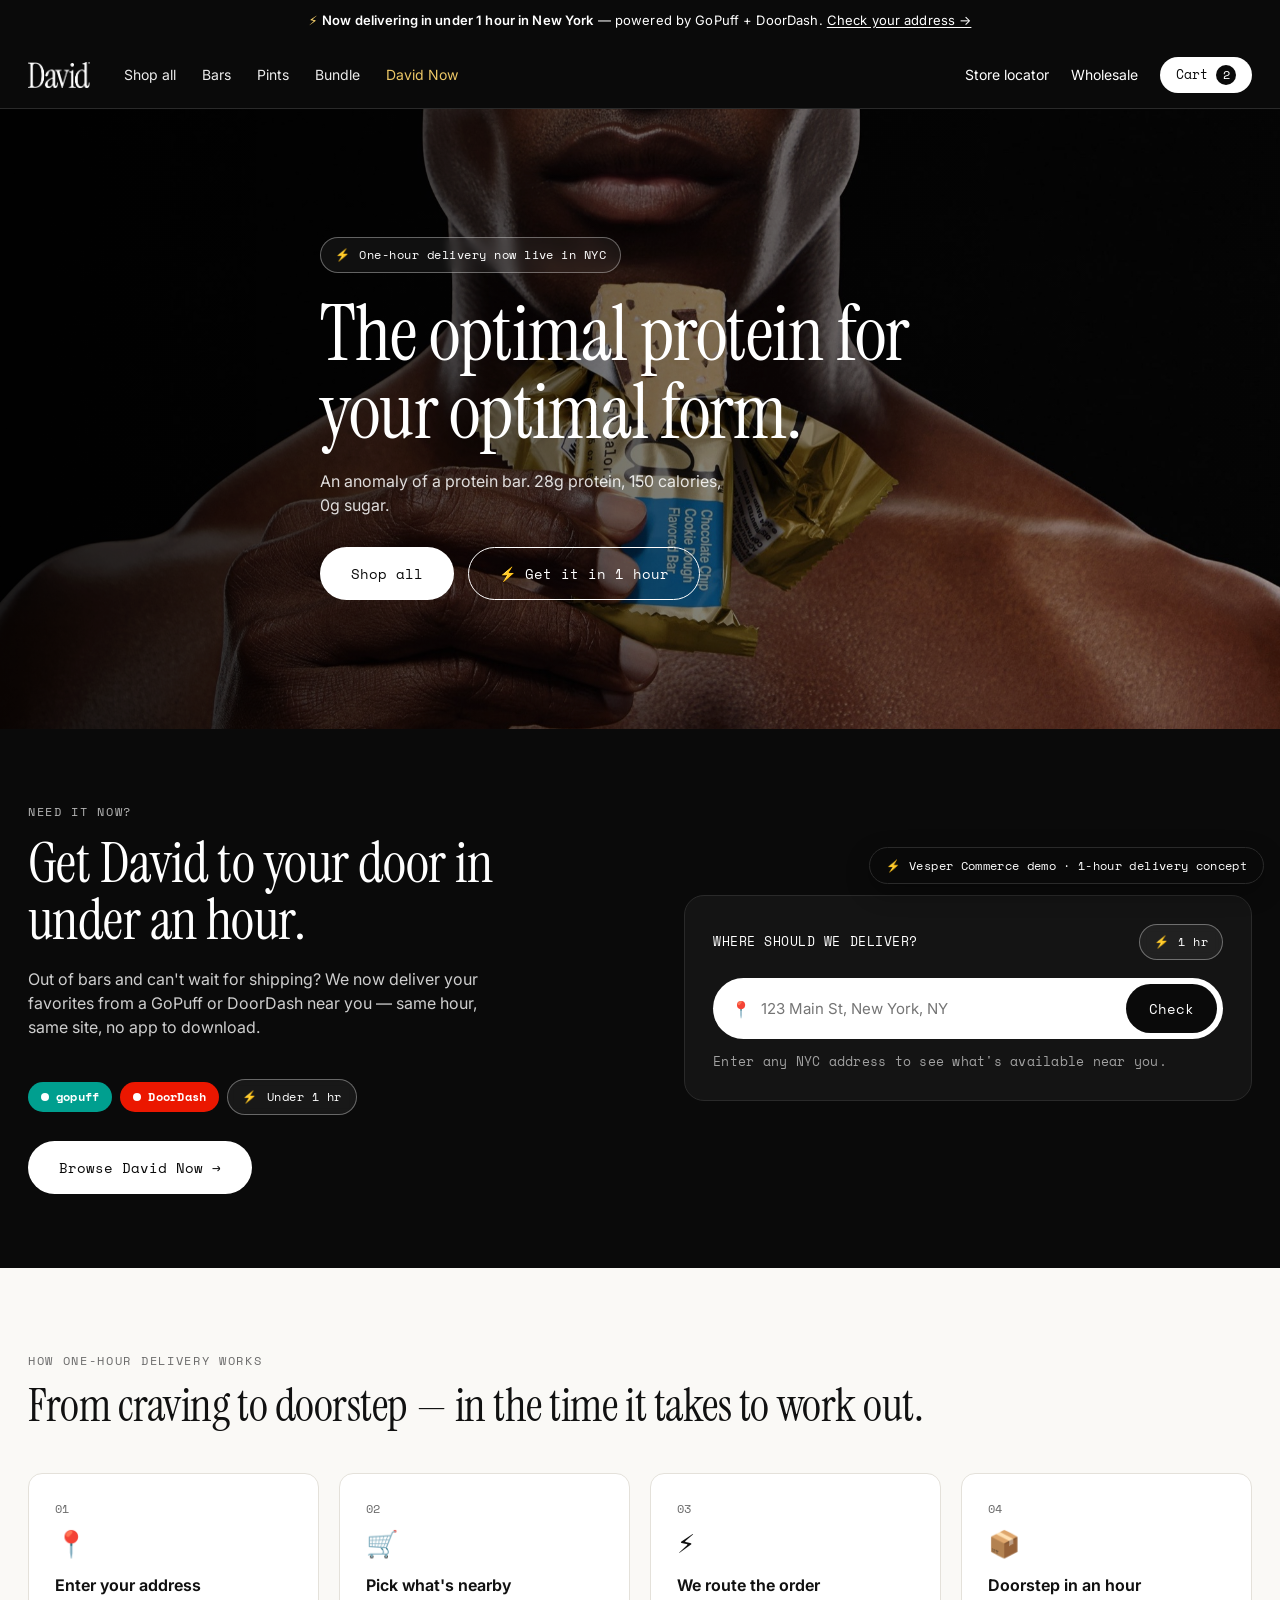
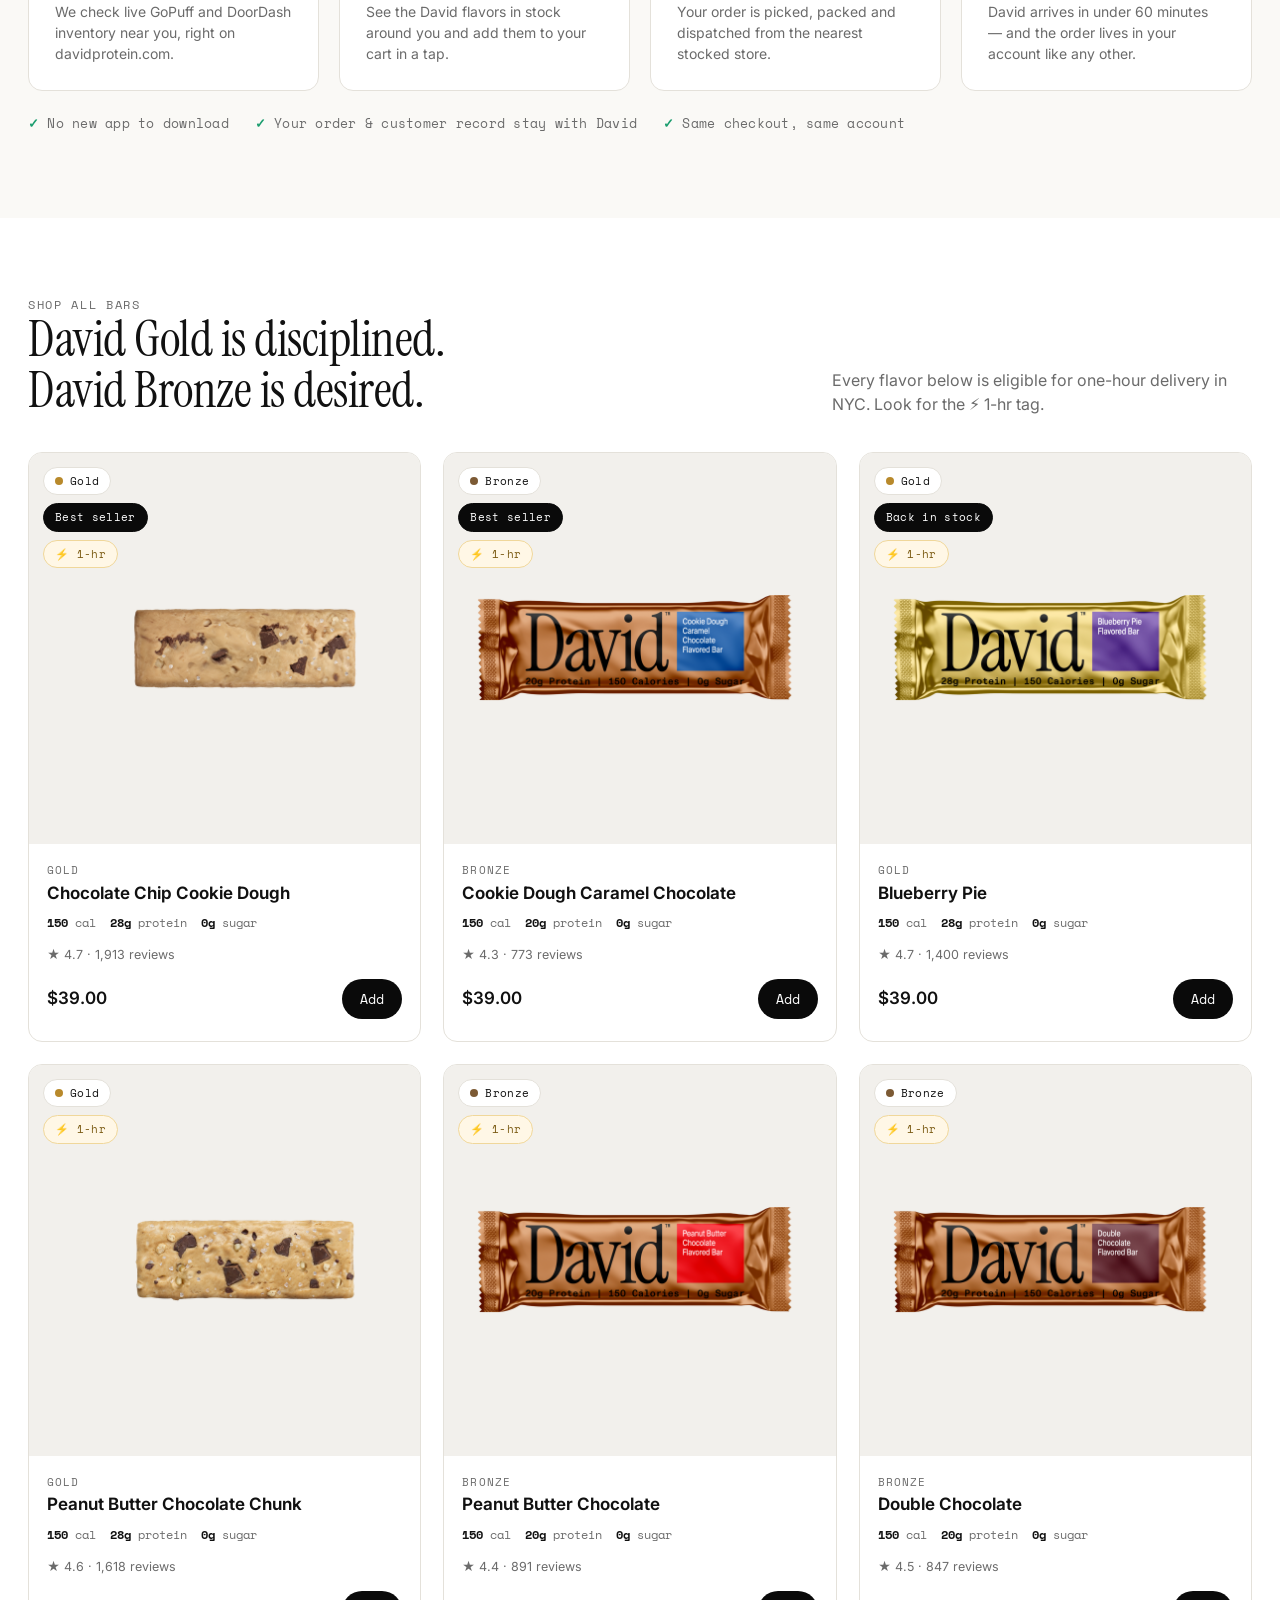
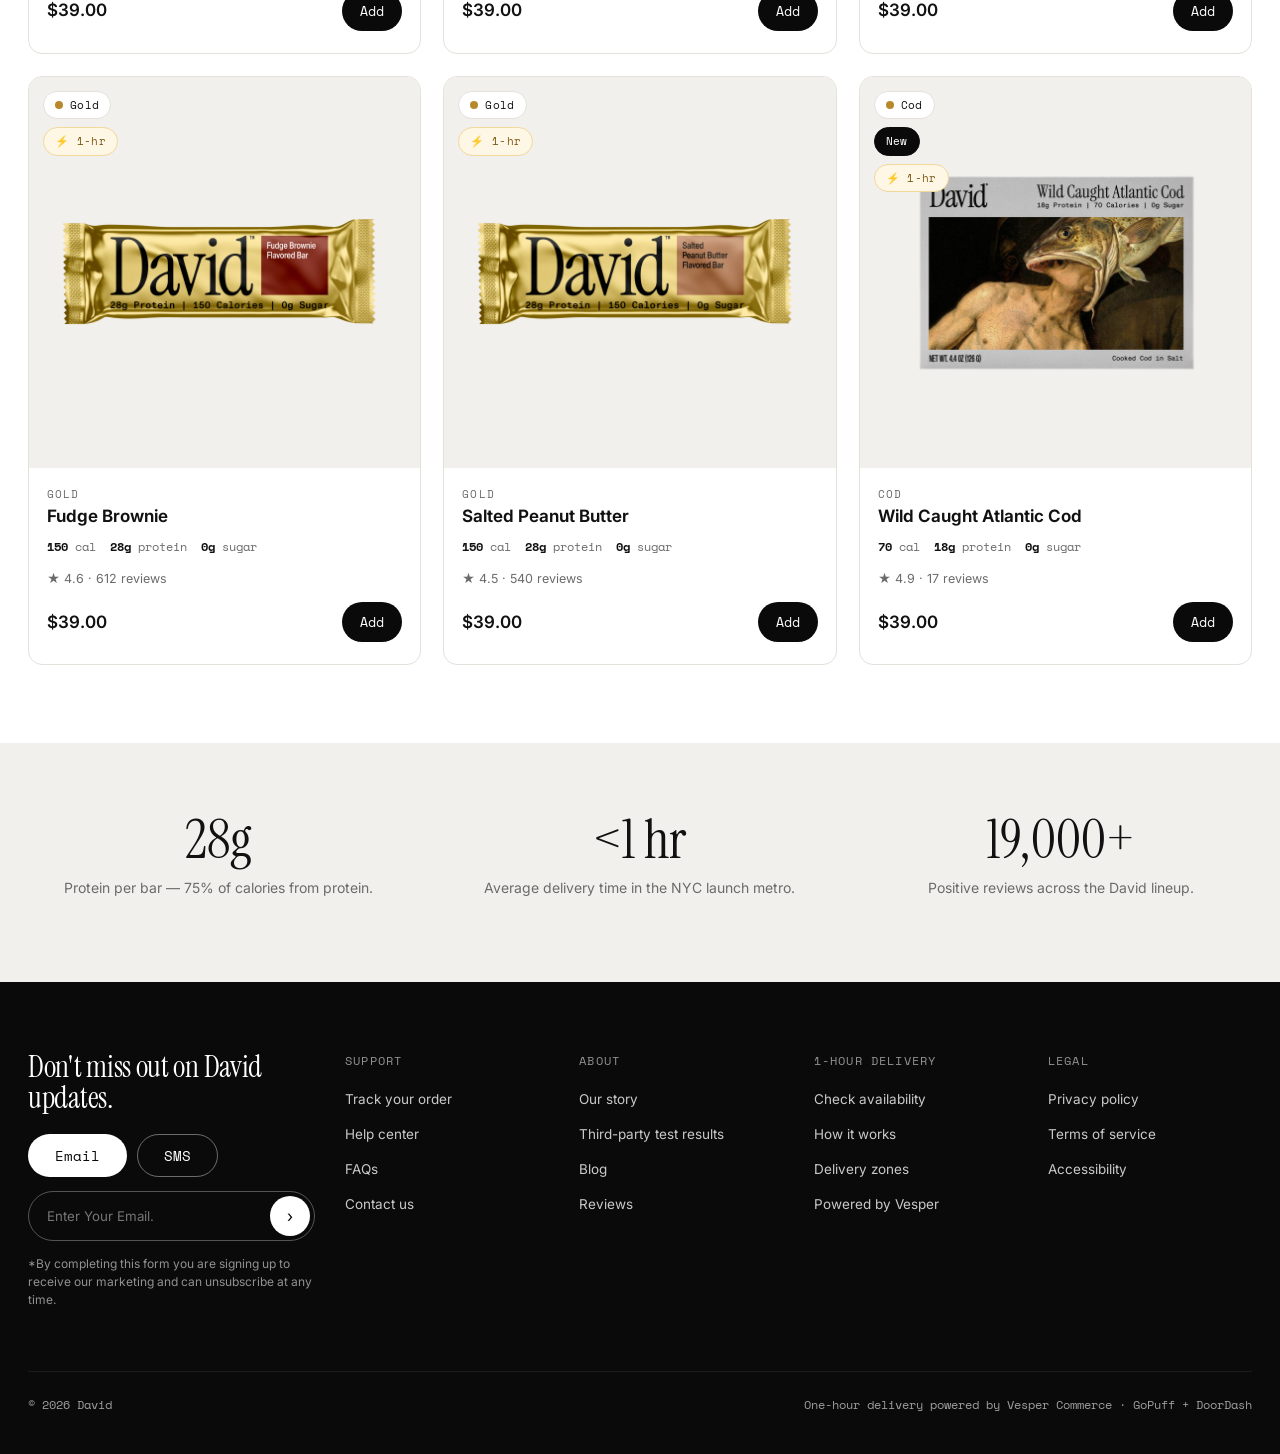
==== commit 63ce329f: "Add David Now on-demand collection page (à la Nectar Now) Dedicated page for products available on-d" ====
--- a/index.html
+++ b/index.html
@@ -27,7 +27,7 @@
       <a href="#shop">Bars</a>
       <a href="#shop">Pints</a>
       <a href="#shop">Bundle</a>
-      <a href="#onehour">1-Hour Delivery</a>
+      <a href="david-now.html" style="color:#ffd76e">David Now</a>
     </div>
     <div class="nav-right">
       <a class="hide-sm" href="#">Store locator</a>
@@ -62,6 +62,9 @@
         <span class="chip gopuff"><span class="dot"></span> gopuff</span>
         <span class="chip doordash"><span class="dot"></span> DoorDash</span>
         <span class="delivery-badge"><span class="bolt">⚡</span> Under 1 hr</span>
+      </div>
+      <div style="margin-top:26px">
+        <a href="david-now.html" class="btn btn-white">Browse David Now →</a>
       </div>
     </div>
 
--- a/styles.css
+++ b/styles.css
@@ -441,6 +441,85 @@
 .eta-badge { display: inline-flex; align-items: center; gap: 8px; background: var(--black); color: #fff; border-radius: var(--radius-pill); padding: 8px 15px; font-family: var(--mono); font-size: 12px; margin: 14px 0; }
 .eta-badge .bolt { color: #ffd76e; }
 
+/* ---------- David Now (on-demand collection page) ---------- */
+.now-hero {
+  background: var(--black); color: var(--white);
+  padding: 70px 0 60px;
+  border-bottom: 1px solid var(--line-dark);
+}
+.now-hero .grid { display: grid; grid-template-columns: 1.1fr .9fr; gap: 48px; align-items: center; }
+.now-hero .eyebrow { color: rgba(255,255,255,.6); }
+.now-hero h1 { font-size: clamp(48px, 7vw, 92px); margin: 14px 0 0; line-height: .98; }
+.now-hero .kick { font-family: var(--mono); font-size: 13px; letter-spacing: .1em; text-transform: uppercase; color: #ffd76e; margin-bottom: 6px; }
+.now-hero .facts { margin-top: 26px; display: flex; flex-direction: column; gap: 12px; }
+.now-hero .facts div { display: flex; gap: 12px; align-items: center; font-size: 15px; opacity: .9; }
+.now-hero .facts .k { font-family: var(--mono); font-size: 12px; letter-spacing: .04em; color: rgba(255,255,255,.5); min-width: 118px; text-transform: uppercase; }
+.now-hero .chips-row { margin-top: 26px; }
+.now-visual {
+  background: radial-gradient(120% 120% at 70% 20%, #232323 0%, #0e0e0e 70%);
+  border: 1px solid var(--line-dark); border-radius: 22px;
+  aspect-ratio: 4/3; display: flex; align-items: center; justify-content: center; position: relative; overflow: hidden;
+}
+.now-visual img { max-height: 74%; object-fit: contain; filter: drop-shadow(0 30px 50px rgba(0,0,0,.5)); }
+.now-visual .float-badge {
+  position: absolute; top: 20px; right: 20px;
+  background: rgba(255,255,255,.08); border: 1px solid rgba(255,255,255,.25); backdrop-filter: blur(6px);
+  border-radius: var(--radius-pill); padding: 9px 16px; font-family: var(--mono); font-size: 12px; letter-spacing: .04em;
+}
+.now-visual .float-badge .bolt { color: #ffd76e; }
+
+/* address bar */
+.now-addrbar { background: var(--paper); border-bottom: 1px solid var(--line); padding: 24px 0; position: sticky; top: 66px; z-index: 30; }
+.now-addrbar .inner { display: flex; gap: 16px; align-items: center; flex-wrap: wrap; }
+.now-addrbar .lbl { font-family: var(--mono); font-size: 12px; letter-spacing: .06em; text-transform: uppercase; color: var(--gray); }
+.now-addrbar .field {
+  flex: 1; min-width: 280px; display: flex; gap: 10px; align-items: center;
+  background: var(--white); border: 1px solid var(--line); border-radius: var(--radius-pill); padding: 6px 6px 6px 18px;
+}
+.now-addrbar .field input { flex: 1; border: 0; outline: 0; font-family: var(--sans); font-size: 15px; padding: 12px 0; background: transparent; }
+.now-addr-state { display: none; font-family: var(--mono); font-size: 12.5px; color: #1a9d6e; letter-spacing: .02em; }
+.now-addr-state.show { display: inline-flex; gap: 8px; align-items: center; }
+
+/* grid */
+.now-section { padding: 46px 0 84px; }
+.now-gridwrap { position: relative; }
+.now-gridwrap.show { animation: fade .35s ease; }
+.now-grid { display: grid; grid-template-columns: repeat(4, 1fr); gap: 22px; }
+.now-card { border: 1px solid var(--line); border-radius: var(--radius); overflow: hidden; background: var(--white); display: flex; flex-direction: column; transition: box-shadow .2s ease, transform .2s ease; }
+.now-card:hover { box-shadow: 0 12px 30px rgba(0,0,0,.08); transform: translateY(-3px); }
+.now-thumb { position: relative; background: var(--offwhite); aspect-ratio: 1/1; display: flex; align-items: center; justify-content: center; padding: 20px; }
+.now-thumb img { max-height: 100%; object-fit: contain; }
+.now-add {
+  position: absolute; top: 14px; left: 14px; z-index: 2;
+  background: var(--black); color: var(--white); border: 0;
+  width: 56px; height: 56px; border-radius: 50%;
+  font-family: var(--mono); font-size: 13px; letter-spacing: .02em;
+  box-shadow: 0 6px 16px rgba(0,0,0,.22); transition: transform .1s ease, background .15s ease;
+}
+.now-add:hover { transform: scale(1.06); }
+.now-add:active { transform: scale(.96); }
+.now-protein {
+  position: absolute; top: 16px; right: 16px; text-align: right;
+  font-family: var(--serif); font-size: 30px; line-height: .85; color: var(--ink);
+}
+.now-protein small { display: block; font-family: var(--mono); font-size: 9px; letter-spacing: .08em; text-transform: uppercase; color: var(--gray); margin-top: 3px; }
+.now-body { padding: 16px 18px 20px; display: flex; flex-direction: column; flex: 1; }
+.now-format { font-family: var(--mono); font-size: 11px; letter-spacing: .04em; color: var(--gray); display: flex; align-items: center; gap: 8px; }
+.now-format .tag.line { padding: 4px 9px; font-size: 10px; }
+.now-body h3 { font-family: var(--sans); font-weight: 650; font-size: 15.5px; letter-spacing: 0; margin: 9px 0 0; line-height: 1.25; }
+.now-foot { margin-top: auto; padding-top: 14px; display: flex; align-items: center; justify-content: space-between; }
+.now-size { font-family: var(--mono); font-size: 12px; color: var(--gray); }
+.now-price { font-size: 17px; font-weight: 650; }
+
+.now-disclaimer { text-align: center; font-family: var(--mono); font-size: 12px; color: var(--gray); margin-top: 34px; letter-spacing: .02em; }
+
+@media (max-width: 1000px) {
+  .now-hero .grid { grid-template-columns: 1fr; gap: 30px; }
+  .now-grid { grid-template-columns: repeat(3, 1fr); }
+}
+@media (max-width: 720px) { .now-grid { grid-template-columns: 1fr 1fr; } .now-addrbar { position: static; } }
+@media (max-width: 480px) { .now-grid { grid-template-columns: 1fr; } }
+
 /* ---------- Footer ---------- */
 .footer { background: var(--black); color: var(--white); padding: 70px 0 40px; }
 .footer .top { display: grid; grid-template-columns: 1.4fr repeat(4, 1fr); gap: 30px; }
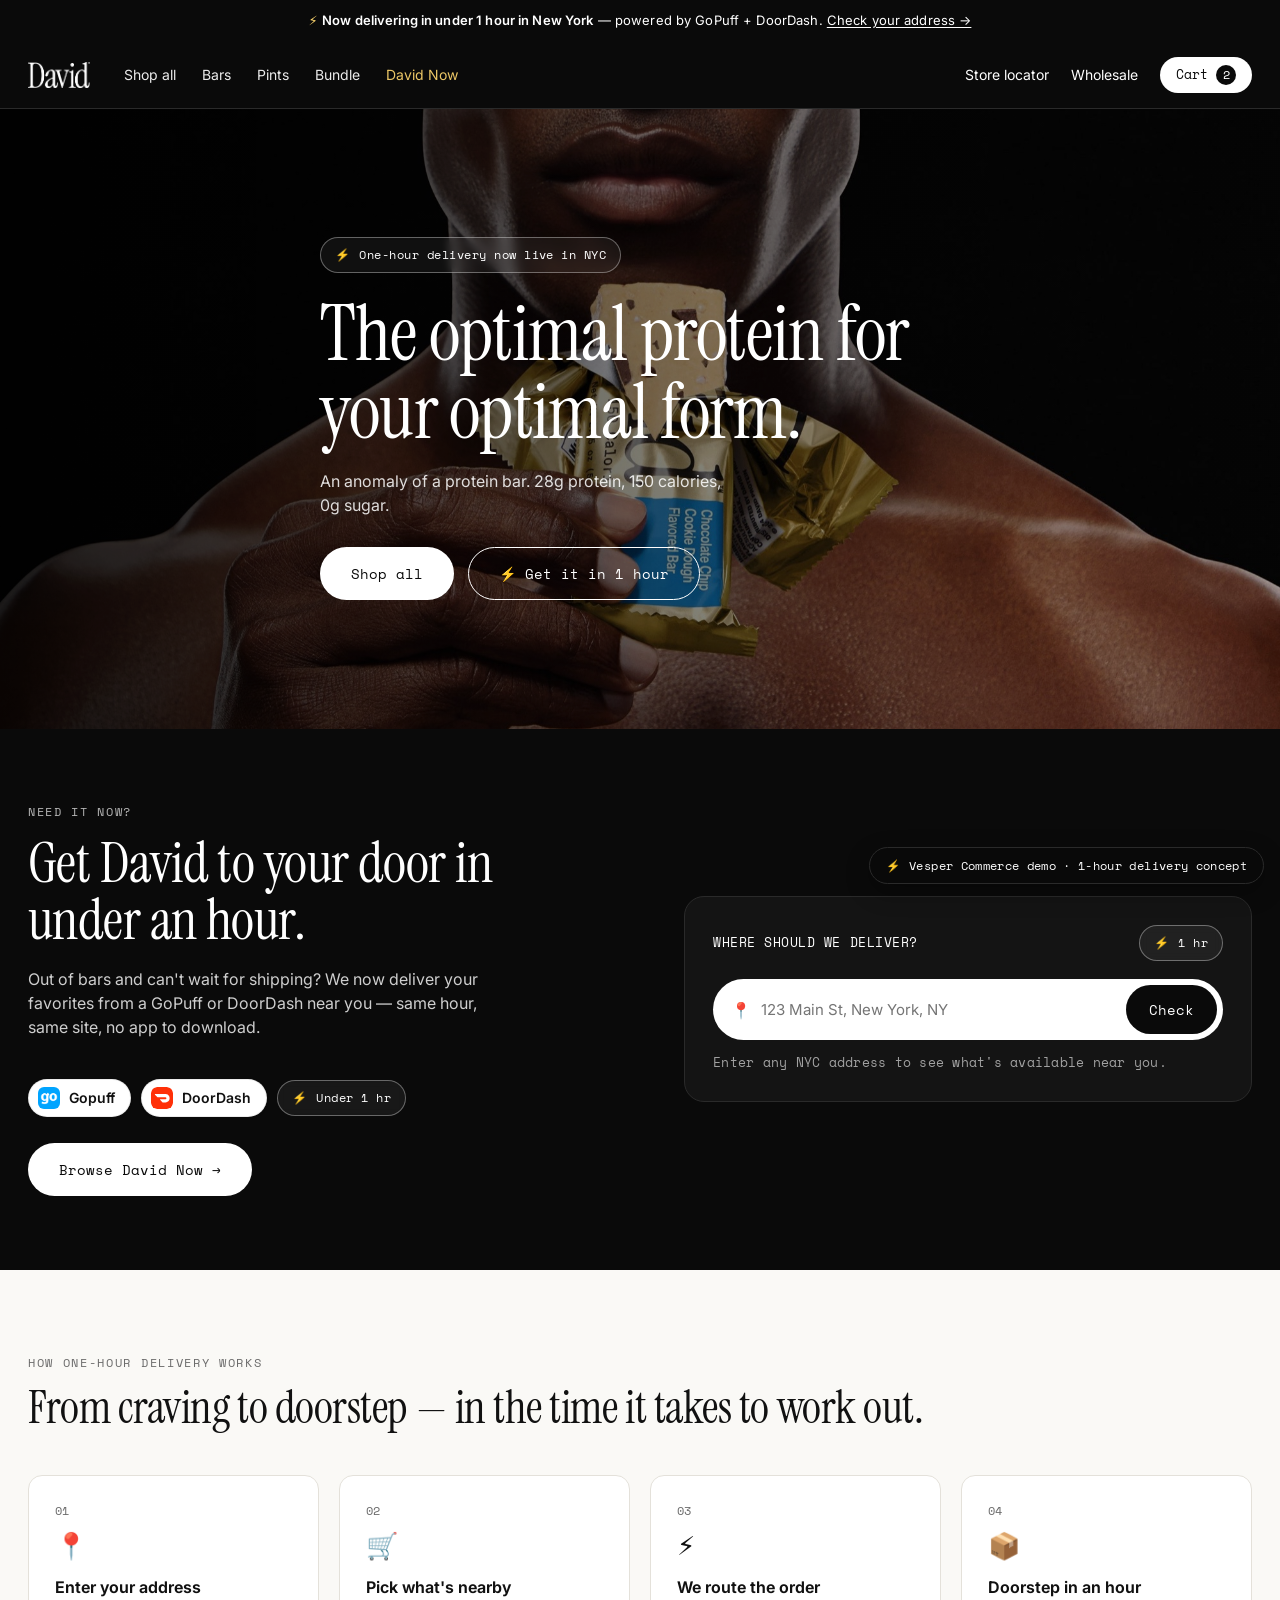
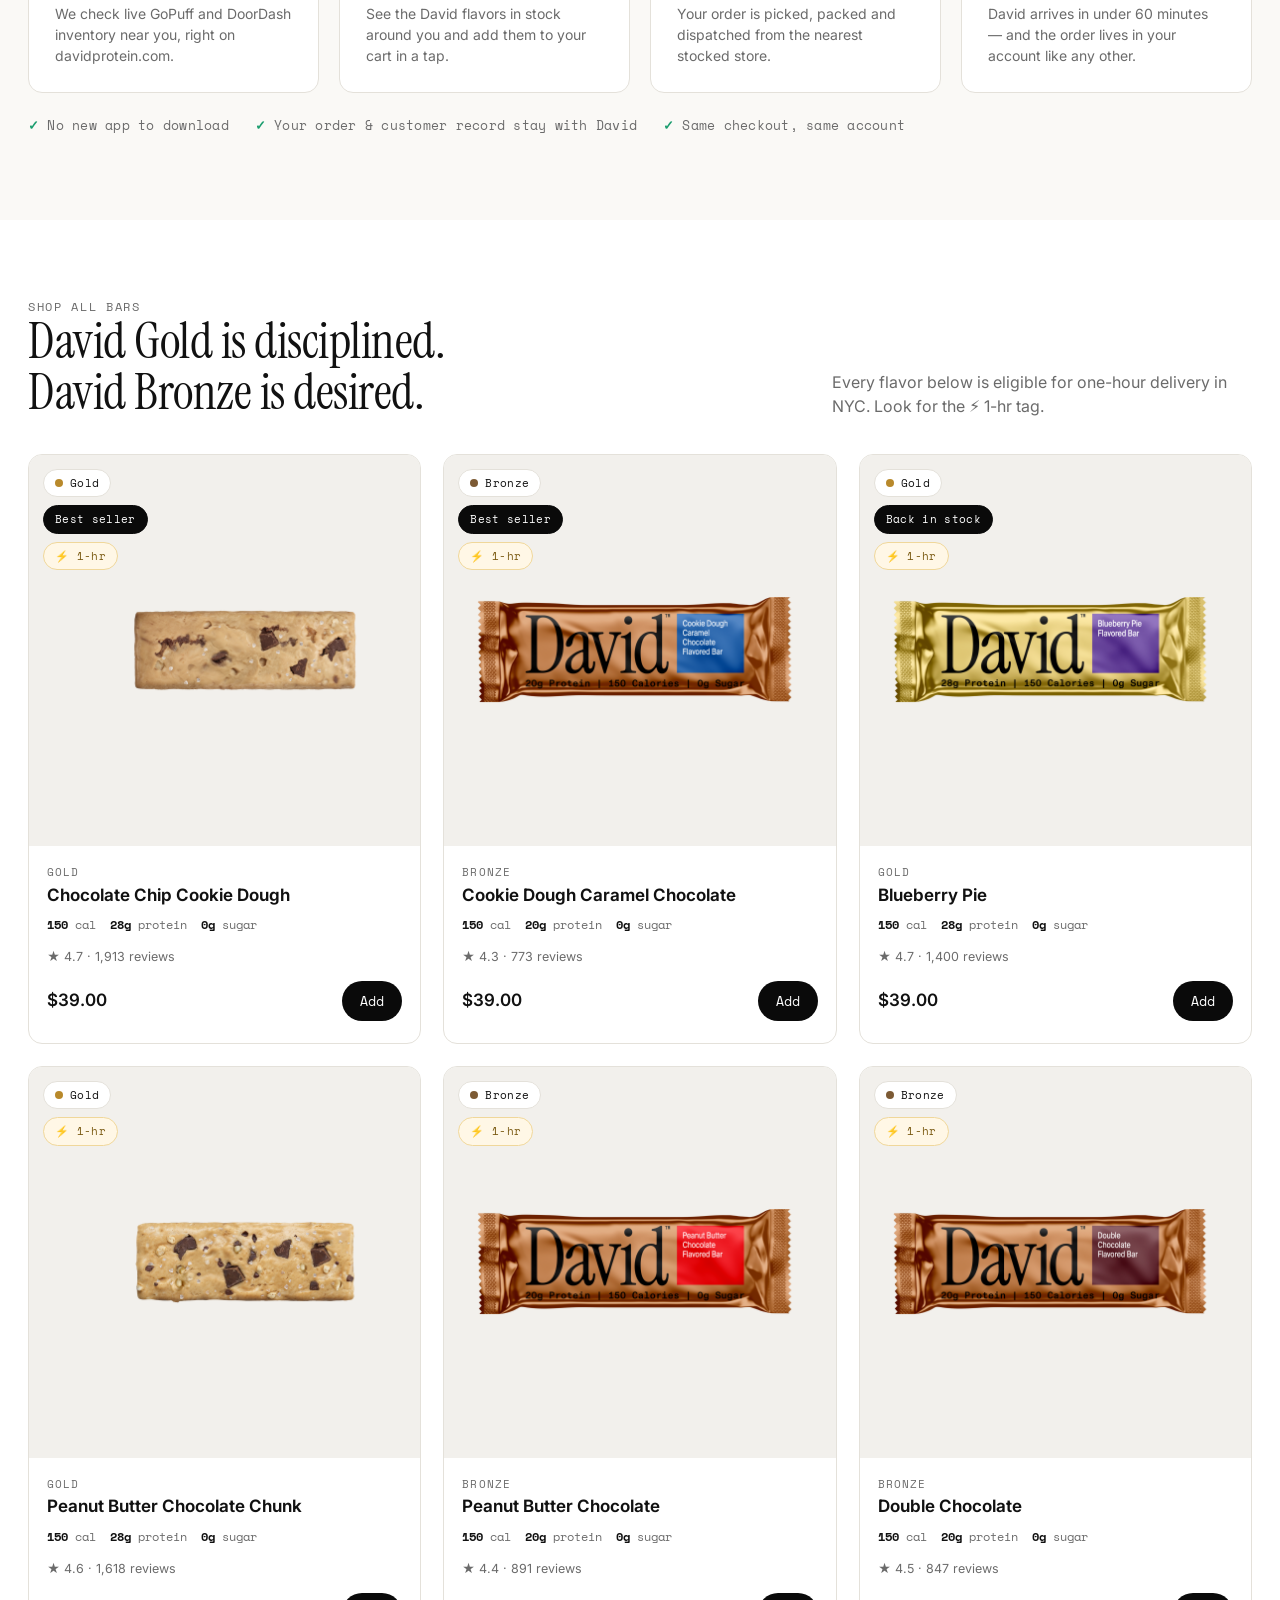
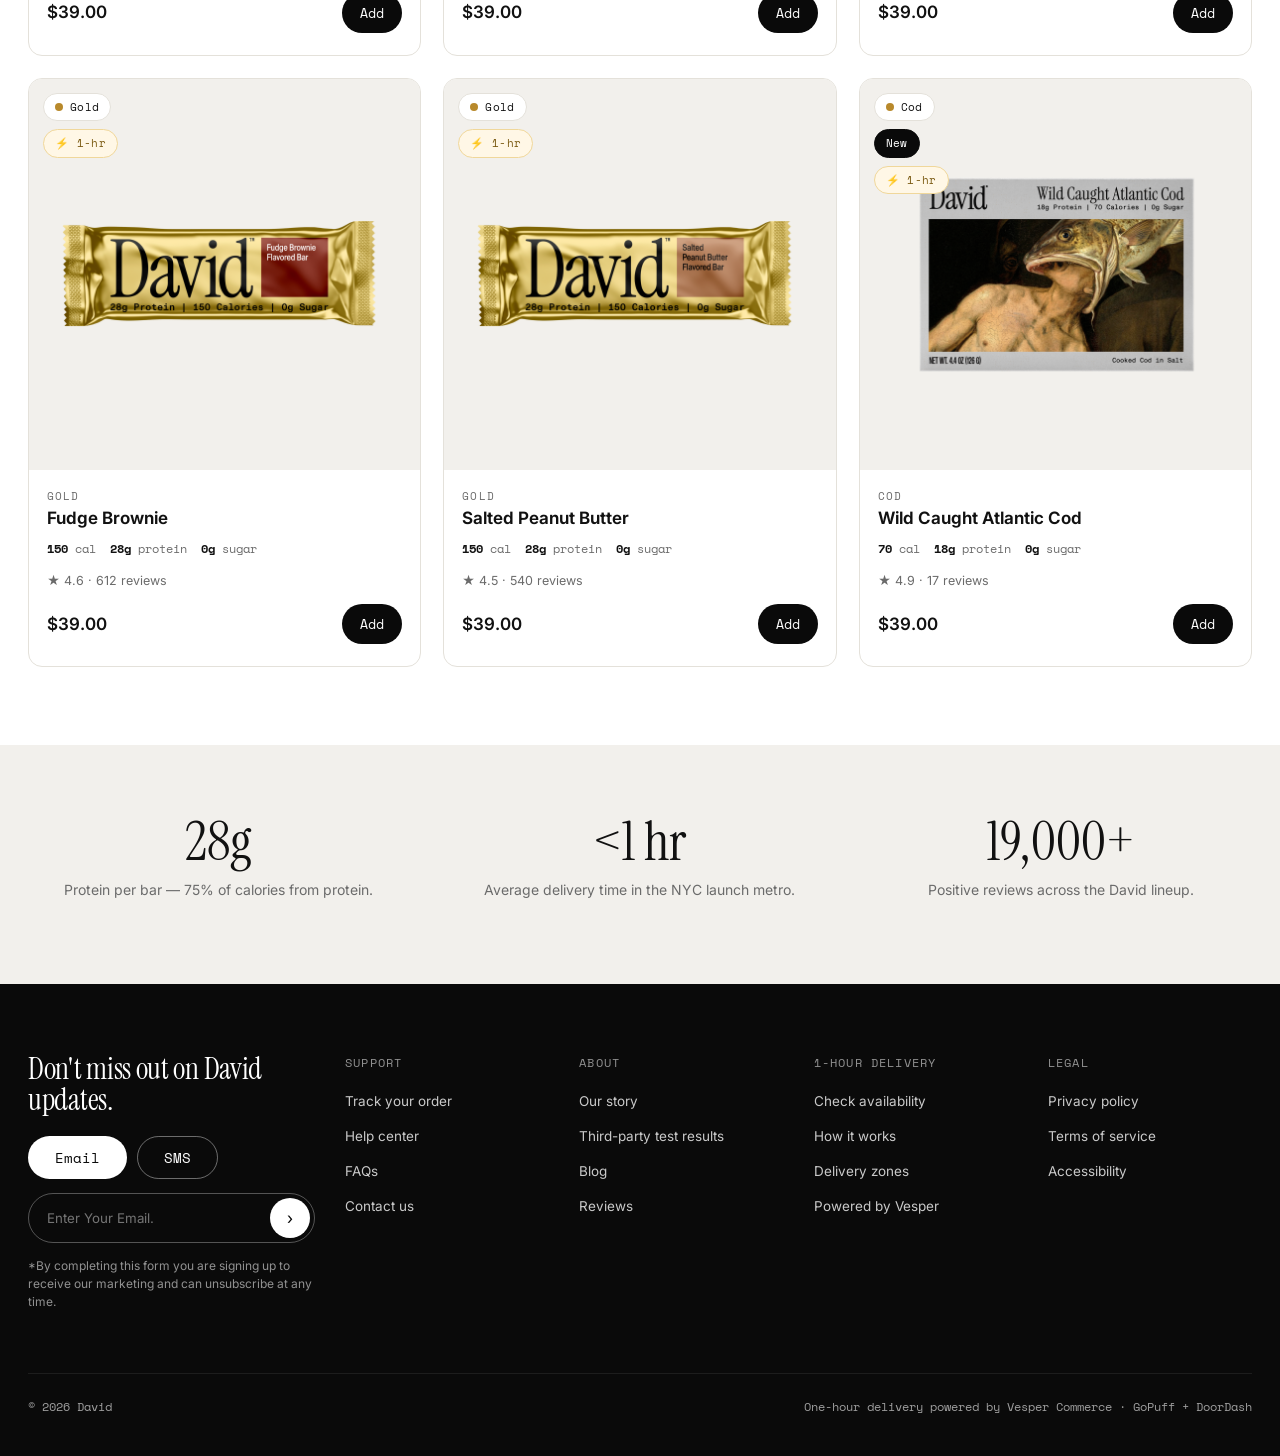
==== commit 500f7ccb: "Use real GoPuff + DoorDash logos; tighten alignment - Replace made-up DASH/gp text icons with authen" ====
--- a/index.html
+++ b/index.html
@@ -32,7 +32,7 @@
     <div class="nav-right">
       <a class="hide-sm" href="#">Store locator</a>
       <a class="hide-sm" href="#">Wholesale</a>
-      <a href="checkout.html" class="cart-pill">Cart <span class="cart-count" id="cartCount">2</span></a>
+      <a href="checkout.html" class="cart-pill" onclick="event.preventDefault();openCart()">Cart <span class="cart-count" id="cartCount">2</span></a>
     </div>
   </nav>
 </header>
@@ -59,8 +59,8 @@
       <h2 class="serif" style="margin-top:14px">Get David to your door in under an hour.</h2>
       <p class="lede">Out of bars and can't wait for shipping? We now deliver your favorites from a GoPuff or DoorDash near you — same hour, same site, no app to download.</p>
       <div class="retailer-chips" style="margin-top:24px">
-        <span class="chip gopuff"><span class="dot"></span> gopuff</span>
-        <span class="chip doordash"><span class="dot"></span> DoorDash</span>
+        <span class="chip"><img class="logo" src="assets/gopuff-icon.png" alt="GoPuff" /> Gopuff</span>
+        <span class="chip"><img class="logo" src="assets/doordash-icon.svg" alt="DoorDash" /> DoorDash</span>
         <span class="delivery-badge"><span class="bolt">⚡</span> Under 1 hr</span>
       </div>
       <div style="margin-top:26px">
--- a/styles.css
+++ b/styles.css
@@ -191,18 +191,19 @@
   border-color: var(--line); background: var(--paper); color: var(--ink);
 }
 
-.retailer-chips { display: inline-flex; gap: 8px; align-items: center; }
+.retailer-chips { display: inline-flex; gap: 10px; align-items: center; flex-wrap: wrap; }
 .chip {
-  display: inline-flex; align-items: center; gap: 7px;
-  font-family: var(--mono); font-size: 12px; font-weight: 700;
+  display: inline-flex; align-items: center; gap: 9px;
+  font-family: var(--sans); font-size: 14px; font-weight: 600;
   border-radius: var(--radius-pill);
-  padding: 6px 13px;
-  color: var(--white);
-  letter-spacing: 0.02em;
-}
-.chip .dot { width: 8px; height: 8px; border-radius: 50%; background: var(--white); }
-.chip.gopuff { background: var(--gopuff); }
-.chip.doordash { background: var(--doordash); }
+  padding: 7px 15px 7px 9px;
+  background: var(--white); color: var(--ink);
+  border: 1px solid rgba(0,0,0,.08);
+  box-shadow: 0 1px 3px rgba(0,0,0,.08);
+  letter-spacing: 0;
+  line-height: 1;
+}
+.chip .logo { width: 22px; height: 22px; border-radius: 6px; object-fit: contain; flex: none; display: block; }
 .chip-outline {
   background: transparent; color: inherit;
   border: 1px solid rgba(128,128,128,.4);
@@ -537,6 +538,121 @@
 .footer .colhead { font-family: var(--mono); font-size: 12px; letter-spacing: .1em; text-transform: uppercase; opacity: .55; margin-bottom: 16px; }
 .footer .base { display: flex; justify-content: space-between; align-items: center; margin-top: 50px; padding-top: 24px; border-top: 1px solid var(--line-dark); font-family: var(--mono); font-size: 12px; opacity: .6; }
 
+/* ---------- Slide-out cart drawer + rewards meter ---------- */
+.cart-overlay {
+  position: fixed; inset: 0; background: rgba(0,0,0,.45); z-index: 100;
+  opacity: 0; visibility: hidden; transition: opacity .3s ease, visibility .3s ease;
+}
+.cart-overlay.open { opacity: 1; visibility: visible; }
+.cart-drawer {
+  position: fixed; top: 0; right: 0; height: 100%; width: 460px; max-width: 92vw;
+  background: var(--white); z-index: 101; display: flex; flex-direction: column;
+  transform: translateX(100%); transition: transform .32s cubic-bezier(.4,0,.2,1);
+  box-shadow: -10px 0 40px rgba(0,0,0,.16);
+}
+.cart-drawer.open { transform: translateX(0); }
+.cart-head { display: flex; align-items: center; justify-content: space-between; padding: 22px 24px; border-bottom: 1px solid var(--line); }
+.cart-head h2 { font-family: var(--serif); font-size: 26px; }
+.cart-head h2 span { color: var(--gray); }
+.cart-close { width: 40px; height: 40px; border: 1px solid var(--line); background: var(--white); border-radius: 8px; font-size: 18px; color: var(--ink); display: flex; align-items: center; justify-content: center; }
+
+/* meter */
+.meter { padding: 24px 24px 10px; }
+.meter-tiers { display: flex; justify-content: space-between; gap: 8px; margin-bottom: 20px; }
+.meter-tier { flex: 1; text-align: center; font-family: var(--sans); font-weight: 600; font-size: 14px; padding: 12px 6px; border: 1px solid var(--line); border-radius: 10px; color: var(--gray); background: var(--white); transition: all .2s ease; }
+.meter-tier.done { background: #0f7a3d; border-color: #0f7a3d; color: #fff; }
+.meter-track { position: relative; height: 6px; background: var(--line); border-radius: 999px; margin: 30px 8px 8px; }
+.meter-fill { position: absolute; left: 0; top: 0; height: 100%; background: #0f7a3d; border-radius: 999px; transition: width .35s ease; }
+.meter-node { position: absolute; top: 50%; transform: translate(-50%,-50%); width: 20px; height: 20px; border-radius: 50%; background: var(--white); border: 3px solid var(--line); transition: all .25s ease; }
+.meter-node.done { border-color: #0f7a3d; background: #0f7a3d; }
+.meter-node.current { border-color: #0f7a3d; background: #0f7a3d; box-shadow: 0 0 0 4px rgba(15,122,61,.18); }
+.meter-node .lbl { position: absolute; top: 26px; left: 50%; transform: translateX(-50%); white-space: nowrap; font-family: var(--sans); font-weight: 600; font-size: 13px; color: var(--gray); }
+.meter-node.done .lbl, .meter-node.current .lbl { color: #0f7a3d; }
+.meter-msg { text-align: center; font-family: var(--sans); font-size: 13px; color: var(--gray); margin-top: 34px; }
+.meter-msg .bolt { color: #d99a12; }
+
+.cart-eligible { margin: 4px 24px 0; background: #fff7e6; border: 1px solid #f0d79a; color: #7a5a12; border-radius: 10px; padding: 10px 14px; font-family: var(--mono); font-size: 12px; display: flex; gap: 9px; align-items: center; }
+.cart-eligible b { font-weight: 700; }
+
+/* line items */
+.cart-body { flex: 1; overflow-y: auto; padding: 8px 24px; }
+.cart-line { display: flex; gap: 16px; padding: 22px 0; border-bottom: 1px solid var(--line); }
+.cart-line .im { width: 96px; height: 96px; background: var(--offwhite); border-radius: 10px; display: flex; align-items: center; justify-content: center; padding: 8px; flex: none; }
+.cart-line .im img { max-height: 100%; object-fit: contain; }
+.cart-line .info { flex: 1; }
+.cart-line .ln { font-family: var(--mono); font-size: 11px; letter-spacing: .04em; display: inline-flex; gap: 7px; align-items: center; color: var(--gold); }
+.cart-line .ln .dot { width: 8px; height: 8px; border-radius: 50%; background: var(--gold); }
+.cart-line h3 { font-family: var(--serif); font-size: 22px; font-weight: 400; margin: 6px 0 4px; letter-spacing: -.01em; }
+.cart-line .pr { font-size: 14px; color: var(--gray); border-bottom: 1px solid var(--line); padding-bottom: 12px; margin-bottom: 12px; }
+.cart-line .sub-row { font-size: 13.5px; color: var(--gray); display: flex; justify-content: space-between; align-items: center; }
+.cart-line .sub-row a { text-decoration: underline; color: var(--ink); }
+.cart-line .qty-row2 { display: flex; align-items: center; justify-content: space-between; margin-top: 14px; }
+.cart-stepper { display: inline-flex; align-items: center; background: var(--paper); border-radius: 999px; }
+.cart-stepper button { width: 40px; height: 40px; border: 0; background: transparent; font-size: 18px; color: var(--ink); }
+.cart-stepper span { min-width: 30px; text-align: center; font-weight: 600; }
+.cart-line .rm { font-size: 13.5px; color: var(--gray); text-decoration: underline; background: none; border: 0; }
+
+/* footer */
+.cart-foot { border-top: 1px solid var(--line); padding: 18px 24px 24px; }
+.cart-sub-toggle { display: flex; align-items: center; justify-content: space-between; margin-bottom: 14px; }
+.cart-sub-toggle label { display: flex; gap: 10px; align-items: center; font-size: 16px; }
+.cart-sub-toggle .save { color: var(--doordash); font-weight: 600; font-size: 13px; background: #fdeceb; padding: 5px 10px; border-radius: 6px; }
+.cart-checkout { width: 100%; background: var(--black); color: #fff; border: 0; border-radius: 999px; padding: 20px; font-size: 17px; font-weight: 600; font-family: var(--sans); }
+.cart-fineprint { text-align: center; font-family: var(--mono); font-size: 11px; color: var(--gray); margin-top: 12px; }
+
+/* ---------- Checkout v2 (David Shop-style) ---------- */
+.co-topbar { display: flex; align-items: center; justify-content: space-between; margin-bottom: 8px; }
+.co-topbar .email { color: var(--gray); font-size: 15px; }
+.co-card { border: 1px solid var(--line); border-radius: 12px; overflow: hidden; margin: 14px 0; }
+.co-card .ship-to { display: flex; align-items: flex-start; gap: 4px; padding: 18px 20px; }
+.co-card .ship-to .k { color: var(--gray); min-width: 70px; padding-top: 1px; }
+.co-card .ship-to .v b { font-weight: 600; }
+.co-card .ship-to .v div { color: var(--gray); font-size: 14.5px; margin-top: 2px; }
+.co-card .ship-to .chev { margin-left: auto; color: var(--gray); }
+.co-block { border-top: 1px solid var(--line); }
+.co-block .bh { display: flex; align-items: center; justify-content: space-between; padding: 16px 20px 4px; }
+.co-block .bh .t { color: var(--gray); font-size: 15px; }
+.co-block .note { padding: 4px 20px 12px; color: var(--gray); font-size: 14px; line-height: 1.5; }
+.co-block .opts { padding: 4px 16px 16px; }
+
+.co-opt { display: flex; align-items: center; gap: 14px; padding: 16px; border: 1px solid var(--line); border-radius: 10px; margin-bottom: 10px; cursor: pointer; background: var(--white); position: relative; }
+.co-opt:last-child { margin-bottom: 0; }
+.co-opt.selected { background: #fafafa; border-color: var(--ink); box-shadow: inset 0 0 0 1px var(--ink); }
+.co-opt.onehr.selected { background: #fffdf6; border-color: #d99a12; box-shadow: inset 0 0 0 1px #d99a12; }
+.co-opt .radio { width: 22px; height: 22px; border-radius: 50%; border: 2px solid var(--line); flex: none; position: relative; }
+.co-opt.selected .radio { border-color: var(--ink); background: var(--ink); }
+.co-opt.onehr.selected .radio { border-color: #d99a12; background: #d99a12; }
+.co-opt.selected .radio::after { content:""; position: absolute; inset: 5px; background: #fff; border-radius: 50%; }
+.co-opt .ret { width: 34px; height: 34px; flex: none; display: flex; align-items: center; justify-content: center; }
+.co-opt .ret img { width: 34px; height: 34px; border-radius: 8px; object-fit: contain; display: block; }
+.co-opt .body { flex: 1; min-width: 0; }
+.co-opt .body .n { font-weight: 600; font-size: 15px; display: flex; align-items: center; gap: 8px; flex-wrap: wrap; }
+.co-opt .body .d { font-size: 13.5px; color: var(--gray); margin-top: 3px; }
+.co-opt .body .free-ok { color: #0f7a3d; font-weight: 600; font-size: 13.5px; margin-top: 8px; display: flex; gap: 7px; align-items: center; }
+.co-opt .amt { font-weight: 700; font-size: 15px; white-space: nowrap; align-self: center; }
+.co-opt .amt.free { letter-spacing: .04em; }
+.badge-1hr { font-family: var(--mono); font-size: 10px; letter-spacing: .04em; background: var(--black); color: #ffd76e; padding: 3px 8px; border-radius: 999px; }
+
+/* plan */
+.co-plan .co-opt .body .n { font-weight: 700; }
+.co-plan .co-opt .body .d { margin-top: 2px; }
+
+/* upsell rail */
+.upsell-title { font-weight: 700; font-size: 16px; margin: 22px 0 16px; line-height: 1.4; }
+.upsell-rail { display: flex; gap: 16px; overflow-x: auto; padding-bottom: 8px; }
+.upsell-card { flex: none; width: 150px; }
+.upsell-card .im { background: var(--offwhite); border-radius: 10px; aspect-ratio: 1/1; display: flex; align-items: center; justify-content: center; padding: 14px; }
+.upsell-card .im img { max-height: 100%; object-fit: contain; }
+.upsell-card .nm { font-weight: 600; font-size: 14px; margin: 12px 0 4px; line-height: 1.25; }
+.upsell-card .pr { font-size: 14px; margin-bottom: 10px; }
+.upsell-card .add { width: 100%; background: var(--black); color: #fff; border: 0; border-radius: 999px; padding: 12px; font-weight: 600; font-size: 14px; font-family: var(--sans); }
+
+.co-discount { display: flex; gap: 10px; margin: 22px 0 18px; }
+.co-discount input { flex: 1; border: 1px solid var(--line); border-radius: 8px; padding: 15px 16px; font-family: var(--sans); font-size: 15px; }
+.co-discount button { border: 1px solid var(--line); background: var(--paper); border-radius: 8px; padding: 0 22px; font-weight: 600; color: var(--gray); }
+.co-gift { display: flex; align-items: center; gap: 10px; font-size: 15px; padding: 8px 0 18px; border-bottom: 1px solid var(--line); margin-bottom: 18px; }
+.co-discount-tag { display: inline-flex; gap: 7px; align-items: center; font-size: 13px; color: var(--gray); margin: 2px 0 6px; }
+
 /* small demo ribbon so it's clearly a mockup */
 .demo-ribbon {
   position: fixed; bottom: 16px; right: 16px; z-index: 90;
